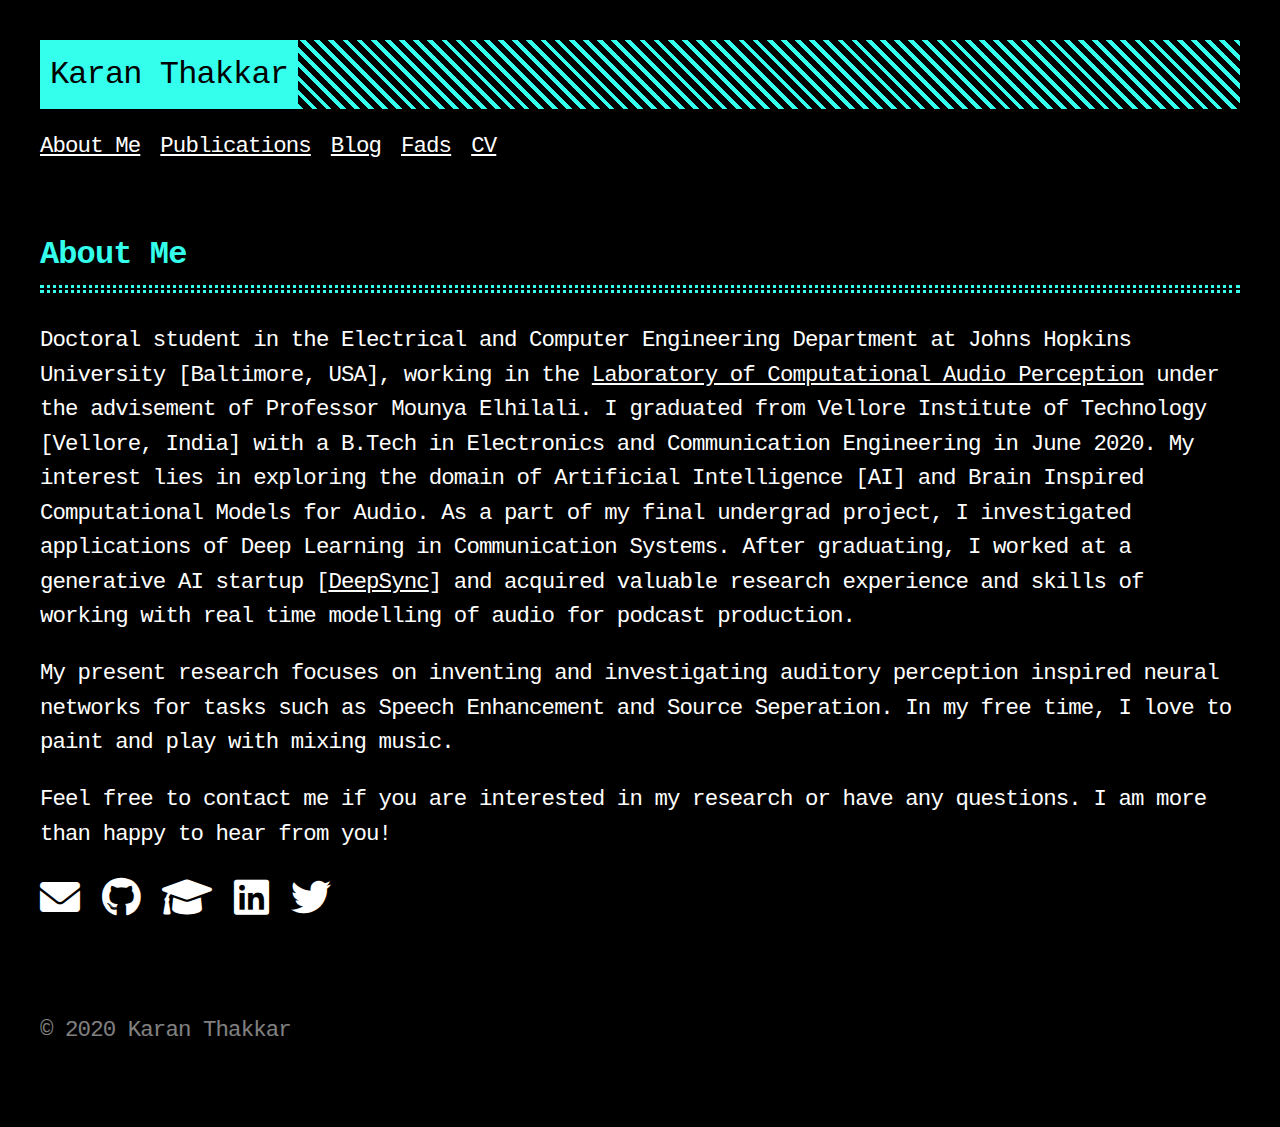
==== index.html @ e6679a31 "add links on main page" ====
<!DOCTYPE html>
<html lang="en">

<head>
    <meta charset="utf-8">
    <link rel="stylesheet" href="https://cdnjs.cloudflare.com/ajax/libs/font-awesome/6.0.0-beta3/css/all.min.css">
    <meta name="viewport" content="width=device-width, initial-scale=1.0, maximum-scale=1">
    <meta name="description" content="">
    <meta name="keywords" content="">
    <meta name="robots" content="noodp">
    <link rel="canonical" href="index.html">
    <title>About Me :: Karan Thakkar</title>

    <!-- Stylesheets -->
    <link rel="stylesheet" href="style.css">
    <link rel="stylesheet" href="pink.css">

    <!-- Favicons -->
    <link rel="apple-touch-icon-precomposed" sizes="144x144" href="./images/logo.jpg">
    <link rel="shortcut icon" href="./images/logo.jpg">

    <!-- Twitter Meta -->
    <meta name="twitter:card" content="summary">
    <meta name="twitter:title" content="About Me :: Karan Thakkar — ">
    <meta name="twitter:description" content="">
    <meta name="twitter:site" content="">
    <meta name="twitter:creator" content="">
    <meta name="twitter:image" content="">

    <!-- OG Meta -->
    <meta property="og:locale" content="en">
    <meta property="og:type" content="article">
    <meta property="og:title" content="About Me :: Karan Thakkar — ">
    <meta property="og:description" content="">
    <meta property="og:url" content="index.html">
    <meta property="og:site_name" content="About Me">
    <meta property="og:image" content="">
    <meta property="og:image:width" content="2048">
    <meta property="og:image:height" content="1024">
</head>

<body>
    <div class="container full">
        <header class="header">
            <div class="header__inner">
                <div class="header__logo">
                    <a href="">
                        <div class="logo">Karan Thakkar</div>
                    </a>
                </div>
                <div class="menu-trigger">menu</div>
            </div>

            <nav class="menu">
                <ul class="menu__inner menu__inner--desktop">
                    <li><a href="index.html">About Me</a></li>
                    <li><a href="publications.html">Publications</a></li>
                    <li><a href="blog.html">Blog</a></li> <!-- Added Blog page -->
                    <li><a href="exac.html">Fads</a></li>
                    <li><a href="./content/CV.pdf">CV</a></li>
                </ul>

                <ul class="menu__inner menu__inner--mobile">
                    <li><a href="index.html">About Me</a></li>
                    <li><a href="publications.html">Publications</a></li>
                    <li><a href="blog.html">Blog</a></li> <!-- Added Blog page -->
                    <li><a href="exac.html">Fads</a></li>
                    <li><a href="./content/CV.pdf">CV</a></li>
                </ul>
            </nav>
        </header>

        <div class="content">
            <div class="post">
                <h1 class="post-title">
                    <a href="index.html">About Me</a>
                </h1>
                <div class="post-content">
                    <p>Doctoral student in the Electrical and Computer Engineering Department at Johns Hopkins University [Baltimore, USA], working in the <a href="https://engineering.jhu.edu/lcap/">Laboratory of Computational Audio Perception</a> under the advisement of Professor Mounya Elhilali. I graduated from Vellore Institute of Technology [Vellore, India] with a B.Tech in Electronics and Communication Engineering in June 2020. My interest lies in exploring the domain of Artificial Intelligence [AI] and Brain Inspired Computational Models for Audio. As a part of my final undergrad project, I investigated applications of Deep Learning in Communication Systems. After graduating, I worked at a generative AI startup [<a href="https://deepsync.co/">DeepSync</a>] and acquired valuable research experience and skills of working with real time modelling of audio for podcast production.</p>
                    
                    <p>My present research focuses on inventing and investigating auditory perception inspired neural networks for tasks such as Speech Enhancement and Source Seperation. In my free time, I love to paint and play with mixing music.</p>
                    
                    <p>Feel free to contact me if you are interested in my research or have any questions. I am more than happy to hear from you!</p>
                    
                </div>
                <!-- New social media symbol links -->
                <div class="social-media-links">
                    <a href="mailto:kthakka2@jhu.edu" class="social-link"><i class="fas fa-envelope"></i></a>
                    <a href="https://github.com/carankt" class="social-link" target="_blank" rel="noopener noreferrer"><i class="fab fa-github"></i></a>
                    <a href="https://scholar.google.com/citations?user=n72wEIkAAAAJ&hl=en" class="social-link" target="_blank" rel="noopener noreferrer"><i class="fas fa-graduation-cap"></i></a>
                    <a href="https://www.linkedin.com/in/thakkar-karan/" class="social-link" target="_blank" rel="noopener noreferrer"><i class="fab fa-linkedin"></i></a>
                    <a href="https://twitter.com/carankt" class="social-link" target="_blank" rel="noopener noreferrer"><i class="fab fa-twitter"></i></a>
                </div>
            </div>
        </div>

        <footer class="footer">
            <div class="footer__inner">
                <span>© 2020 Karan Thakkar</span>
            </div>
        </footer>

        <!-- JavaScript files -->
        <script src="./content/main.js"></script>
        <script src="./content/prism.js"></script>
    </div>
</body>

</html>
---- style.css ----
:root{--accent:#ffa86a;--background:rgb(34, 33, 41);--background:rgb(34, 33, 41);--color:#fff;--border-color:hsla(0,0%,100%,0.1);--phoneWidth:(max-width:684px);--tabletWidth:(max-width:900px)}@font-face{font-family:Fira Code;font-style:normal;font-weight:400;src:url(62da0ac51db1e4a3a4d57b9154a344fc.woff) format("woff")}@font-face{font-family:Fira Code;font-style:normal;font-weight:800;src:url(2bf08001f42c34e30e1de9d2eb81aead.woff) format("woff")}.button-container{display:table;margin-left:auto;margin-right:auto}.button,a.button,button{position:relative;display:flex;align-items:center;justify-content:center;padding:8px 18px;margin-bottom:5px;text-decoration:none;text-align:center;border-radius:8px;border:1px solid transparent;-webkit-appearance:none;-moz-appearance:none;appearance:none;cursor:pointer;outline:none}.button.outline,a.button.outline,button.outline{background:transparent;box-shadow:none;padding:8px 18px}.button.outline :hover,a.button.outline :hover,button.outline :hover{-webkit-transform:none;transform:none;box-shadow:none}.button.primary,a.button.primary,button.primary{box-shadow:0 4px 6px rgba(50,50,93,.11),0 1px 3px rgba(0,0,0,.08)}.button.primary:hover,a.button.primary:hover,button.primary:hover{box-shadow:0 2px 6px rgba(50,50,93,.21),0 1px 3px rgba(0,0,0,.08)}.button.link,a.button.link,button.link{background:none;font-size:1rem}.button.small,a.button.small,button.small{font-size:.8rem}.button.wide,a.button.wide,button.wide{min-width:200px;padding:14px 24px}a.read-more,a.read-more:active,a.read-more:hover{display:inline-flex;background:none;box-shadow:none;padding:0;margin:20px 0;max-width:100%}.code-toolbar{margin-bottom:20px}.code-toolbar .toolbar-item a{position:relative;display:inline-flex;align-items:center;justify-content:center;padding:3px 8px;margin-bottom:5px;text-decoration:none;text-align:center;font-size:13px;font-weight:500;border-radius:8px;border:1px solid transparent;-webkit-appearance:none;-moz-appearance:none;appearance:none;cursor:pointer;outline:none}.header{display:flex;flex-direction:column;position:relative}.header__inner{display:flex;align-items:center;justify-content:space-between}.header__logo{display:flex;flex:1}.header__logo:after{content:"";background:repeating-linear-gradient(90deg,#ffa86a,#ffa86a 2px,transparent 0,transparent 10px);background:repeating-linear-gradient(90deg,var(--accent),var(--accent) 2px,transparent 0,transparent 10px);display:block;width:100%;right:10px}.header__logo a{flex:0 0 auto;max-width:100%;text-decoration:none}.header .menu{--shadow-color:rgba(34, 33, 41, 0.8);--shadow-color:rgba(34, 33, 41, 0.8);--shadow:0 10px var(--shadow-color),-10px 10px var(--shadow-color),10px 10px var(--shadow-color);margin:20px 0}@media (max-width:683px){.header .menu{position:absolute;background:rgb(34, 33, 41);background:var(--background);box-shadow:var(--shadow);color:#fff;border:2px solid;margin:0;padding:10px;list-style:none;z-index:99;top:50px;right:0}}.header .menu__inner{display:flex;flex-wrap:wrap;list-style:none;margin:0;padding:0}@media (max-width:683px){.header .menu__inner--desktop{display:none}}.header .menu__inner--mobile{display:none}@media (max-width:683px){.header .menu__inner--mobile{display:block}}.header .menu__inner li:not(:last-of-type){margin-right:20px;margin-bottom:10px;flex:0 0 auto}@media (max-width:683px){.header .menu__inner{flex-direction:column;align-items:flex-start;padding:0}.header .menu__inner li{margin:0;padding:5px}}.header .menu__sub-inner{position:relative;list-style:none;padding:0;margin:0}.header .menu__sub-inner:not(:only-child){margin-left:20px}.header .menu__sub-inner-more{position:absolute;background:rgb(34, 33, 41);background:var(--background);box-shadow:var(--shadow);color:#fff;border:2px solid;margin:0;padding:10px;list-style:none;z-index:99;top:35px;left:0}.header .menu__sub-inner-more-trigger{color:#ffa86a;color:var(--accent);-webkit-user-select:none;-moz-user-select:none;-ms-user-select:none;user-select:none;cursor:pointer}.header .menu__sub-inner-more li{margin:0;padding:5px;white-space:nowrap}.header .menu .spacer{flex-grow:1}.header .menu .language-selector{position:relative;list-style:none;margin:0}.header .menu .language-selector-current{list-style-type:none;display:flex;flex-direction:row;color:#ffa86a;color:var(--accent);cursor:pointer;margin:0}.header .menu .language-selector__more{position:absolute;background:rgb(34, 33, 41);background:var(--background);box-shadow:var(--shadow);color:#fff;border:2px solid;margin:0;padding:10px;list-style:none;z-index:99;top:35px;right:0}.header .menu-trigger{color:#ffa86a;color:var(--accent);border:2px solid;margin-left:10px;height:100%;padding:3px 8px;position:relative}.logo{display:flex;align-items:center;text-decoration:none;background:#ffa86a;background:var(--accent);color:#000;padding:5px 10px}html{box-sizing:border-box}*,:after,:before{box-sizing:inherit}body{margin:0;padding:0;font-family:Fira Code,Monaco,Consolas,Ubuntu Mono,monospace;font-size:1rem;line-height:1.54;letter-spacing:-.02em;background-color:rgb(34, 33, 41);background-color:rgb(34, 33, 41);color:#fff;color:var(--color);text-rendering:optimizeLegibility;-webkit-font-smoothing:antialiased;-webkit-font-feature-settings:"liga","tnum","case","calt","zero","ss01","locl","calt";font-feature-settings:"liga","tnum","case","calt","zero","ss01","locl","calt";-webkit-font-variant-ligatures:contextual;font-variant-ligatures:contextual;-webkit-overflow-scrolling:touch;-webkit-text-size-adjust:100%}@media (max-width:683px){body{font-size:1rem}}h1,h2,h3,h4,h5,h6{line-height:1.3}h1:not(first-child),h2:not(first-child),h3:not(first-child),h4:not(first-child),h5:not(first-child),h6:not(first-child){margin-top:40px}h1,h2,h3{font-size:1.4rem}h4,h5,h6{font-size:1.2rem}a{color:inherit}img{display:block;max-width:100%}img.center,img.left{margin-right:auto}img.center,img.right{margin-left:auto}p{margin-bottom:20px}figure{display:table;max-width:100%;margin:25px 0}figure.center,figure.left{margin-right:auto}figure.center,figure.right{margin-left:auto}figure figcaption{font-size:14px;padding:5px 10px;margin-top:5px;background:#ffa86a;background:var(--accent);color:rgb(34, 33, 41);color:var(--background)}figure figcaption.left{text-align:left}figure figcaption.center{text-align:center}figure figcaption.right{text-align:right}code{font-family:Fira Code,Monaco,Consolas,Ubuntu Mono,monospace;-webkit-font-feature-settings:normal;font-feature-settings:normal;background:rgba(255, 168, 106, 0.2);background:rgba(255, 168, 106, 0.2);color:#ffa86a;color:var(--accent);padding:1px 6px;margin:0 2px}code,pre{font-size:.95rem}pre{background:transparent;padding:20px 10px;margin:40px 0;overflow:auto;border-top:1px solid hsla(0,0%,100%,.1);border-bottom:1px solid hsla(0,0%,100%,.1)}pre+pre{border-top:0;margin-top:-40px}@media (max-width:683px){pre{white-space:pre-wrap;word-wrap:break-word}}pre code{background:none!important;margin:0;padding:0;font-size:inherit;border:none}blockquote{border-top:1px solid #ffa86a;border-top:1px solid var(--accent);border-bottom:1px solid #ffa86a;border-bottom:1px solid var(--accent);margin:40px 0;padding:25px}@media (max-width:683px){blockquote{padding-right:0}}blockquote:before{content:"\201D";font-family:Georgia,serif;font-size:3.875rem;position:absolute;left:-40px;top:-20px}blockquote p:first-of-type{margin-top:0}blockquote p:last-of-type{margin-bottom:0}blockquote p{position:relative}blockquote p:before{content:">";display:block;position:absolute;left:-25px;color:#ffa86a;color:var(--accent)}table{table-layout:fixed;border-collapse:collapse;width:100%;margin:40px 0}table,td,th{border:1px dashed #ffa86a;border:1px dashed var(--accent);padding:10px}th{color:#ffa86a;color:var(--accent)}ol,ul{margin-left:30px;padding:0}ol li,ul li{position:relative}@media (max-width:683px){ol,ul{margin-left:20px}}ol ol,ol ul,ul ol,ul ul{margin-top:20px}ol ol{list-style-type:lower-alpha}.container{display:flex;flex-direction:column;padding:40px;max-width:864px;min-height:100vh;border-right:1px solid hsla(0,0%,100%,.1)}.container.center,.container.full{border:none;margin:0 auto}.container.full{max-width:100%}@media (max-width:683px){.container{padding:20px}}.content{display:flex}hr{width:100%;border:none;background:hsla(0,0%,100%,.1);background:var(--border-color);height:1px}.hidden{display:none}.post{width:100%;text-align:left;margin:20px auto;padding:20px 0}@media (max-width:899px){.post{max-width:660px}}.post:not(:last-of-type){border-bottom:1px solid hsla(0,0%,100%,.1);border-bottom:1px solid var(--border-color)}.post-meta{font-size:1rem;margin-bottom:10px;color:rgba(255, 168, 106, 0.7);color:rgba(255, 168, 106, 0.7)}.post-title{--border:3px dotted #ffa86a;--border:3px dotted var(--accent);position:relative;color:#ffa86a;color:var(--accent);margin:0 0 15px;padding-bottom:15px;border-bottom:var(--border)}.post-title:after{content:"";position:absolute;bottom:2px;display:block;width:100%;border-bottom:var(--border)}.post-title a{text-decoration:none}.post-tags{display:block;margin-bottom:20px;font-size:1rem;opacity:.5}.post-tags a{text-decoration:none}.post-content{margin-top:30px}.post-cover{border:20px solid #ffa86a;border:20px solid var(--accent);background:transparent;margin:40px 0;padding:20px}@media (max-width:683px){.post-cover{padding:10px;border-width:10px}}.post ul{list-style:none}.post ul li:before{content:"\25BA";position:absolute;left:-20px;color:#ffa86a;color:var(--accent)}.post--regulation h1,.post--regulation h2{justify-content:center}.post--regulation h2{margin-bottom:10px}.post--regulation h2+h2{margin-top:-10px;margin-bottom:20px}.pagination{margin-top:50px}.pagination__title{display:flex;text-align:center;position:relative;margin:100px 0 20px}.pagination__title-h{text-align:center;margin:0 auto;padding:5px 10px;background:rgb(34, 33, 41);background:rgb(34, 33, 41);font-size:.8rem;text-transform:uppercase;text-decoration:none;letter-spacing:.1em;z-index:1}.pagination__title hr{position:absolute;left:0;right:0;width:100%;margin-top:15px;z-index:0}.pagination__buttons{display:flex;align-items:center;justify-content:center}.pagination__buttons a{text-decoration:none}.button{position:relative;display:inline-flex;flex:1;align-items:center;justify-content:center;font-size:1rem;border-radius:8px;padding:0;cursor:pointer;-webkit-appearance:none;-moz-appearance:none;appearance:none;overflow:hidden}.button+.button{margin-left:10px}.button a{display:flex;padding:8px 16px;text-decoration:none}.button__text,.button a{text-overflow:ellipsis;white-space:nowrap;overflow:hidden}.button.next .button__icon{margin-left:8px}.button.previous .button__icon{margin-right:8px}.footer{padding:40px 0;flex-grow:0;opacity:.5}.footer__inner{display:flex;align-items:center;justify-content:space-between;margin:0;width:760px;max-width:100%}@media (max-width:899px){.footer__inner{flex-direction:column}}.footer a{color:inherit}.footer .copyright{display:flex;flex-direction:row;align-items:center;font-size:1rem;color:var(--light-color-secondary)}.footer .copyright--user{margin:auto;text-align:center}.footer .copyright>:first-child:not(:only-child){margin-right:10px}@media (max-width:899px){.footer .copyright>:first-child:not(:only-child){border:none;padding:0;margin:0}}@media (max-width:899px){.footer .copyright{flex-direction:column;margin-top:10px}}code[class*=language-],pre[class*=language-]{background:none;font-family:inherit,monospace;text-align:left;white-space:pre;word-spacing:normal;word-break:normal;word-wrap:normal;line-height:1.5;-moz-tab-size:2;-o-tab-size:2;tab-size:2;-webkit-hyphens:none;-ms-hyphens:none;hyphens:none}pre[class*=language-]{margin:0;overflow:auto}:not(pre)>code[class*=language-],pre[class*=language-]{border-radius:8px}:not(pre)>code[class*=language-]{padding:.1em;border-radius:.3em;white-space:normal}.token.bold,.token.important{font-weight:700}.token.italic{font-style:italic}.token.entity{cursor:help}pre[class*=language-].line-numbers{position:relative;padding-left:3.8em;counter-reset:linenumber}pre[class*=language-].line-numbers>code{position:relative;white-space:inherit}.line-numbers .line-numbers-rows{position:absolute;pointer-events:none;top:0;font-size:100%;left:-3.8em;width:3em;letter-spacing:-1px;border-right:1px solid #999;-webkit-user-select:none;-moz-user-select:none;-ms-user-select:none;user-select:none}.line-numbers-rows>span{pointer-events:none;display:block;counter-increment:linenumber}.line-numbers-rows>span:before{content:counter(linenumber);color:#999;display:block;padding-right:.8em;text-align:right}.code-toolbar{position:relative;margin:40px 0;padding:20px 0;border-top:1px solid hsla(0,0%,100%,.1);border-bottom:1px solid hsla(0,0%,100%,.1)}.code-toolbar+.code-toolbar{border-top:0;margin-top:-40px}.code-toolbar+.highlight,.code-toolbar+.highlight .code-toolbar{border-top:0}.code-toolbar code,.code-toolbar pre{border:none}.code-toolbar code{color:inherit}div.code-toolbar>.toolbar{position:absolute;top:.3em;right:.2em;transition:opacity .3s ease-in-out;opacity:0}div.code-toolbar:hover>.toolbar{opacity:1}div.code-toolbar>.toolbar .toolbar-item{display:inline-block}div.code-toolbar>.toolbar a{cursor:pointer}div.code-toolbar>.toolbar button{background:none;border:0;color:inherit;font:inherit;line-height:normal;overflow:visible;padding:0;-webkit-user-select:none;-moz-user-select:none;-ms-user-select:none}div.code-toolbar>.toolbar a,div.code-toolbar>.toolbar button,div.code-toolbar>.toolbar span{color:#bbb;font-size:.8em;padding:0 .5em;background:#f5f2f0;background:hsla(0,0%,87.8%,.2);box-shadow:0 2px 0 0 rgba(0,0,0,.2);border-radius:.5em}div.code-toolbar>.toolbar a:focus,div.code-toolbar>.toolbar a:hover,div.code-toolbar>.toolbar button:focus,div.code-toolbar>.toolbar button:hover,div.code-toolbar>.toolbar span:focus,div.code-toolbar>.toolbar span:hover{color:inherit;text-decoration:none}.command-line-prompt{border-right:1px solid #999;display:block;float:left;font-size:100%;letter-spacing:-1px;margin-right:1em;pointer-events:none;-webkit-user-select:none;-moz-user-select:none;-ms-user-select:none;user-select:none}.command-line-prompt>span:before{color:#999;content:" ";display:block;padding-right:.8em}.command-line-prompt>span[data-user]:before{content:"[" attr(data-user) "@" attr(data-host) "] $"}.command-line-prompt>span[data-user=root]:before{content:"[" attr(data-user) "@" attr(data-host) "] #"}.command-line-prompt>span[data-prompt]:before{content:attr(data-prompt)}.language-css .token.string,.language-scss .token.string,.style .token.string,.token.atrule,.token.attr-value,.token.boolean,.token.control,.token.directive,.token.entity,.token.keyword,.token.number,.token.regex,.token.statement,.token.string,.token.url,code.language-css,code.language-scss{color:#ffa86a;color:var(--accent)}.token.atrule-id,.token.attr-name,.token.operator,.token.placeholder,.token.tag-id,.token.unit,.token.variable{color:rgba(255, 168, 106, 0.7);color:rgba(255, 168, 106, 0.7)}.token.function,.token.property,code.language-html,code.language-javascript{color:rgb(163, 155, 148);color:rgb(163, 155, 148)}.token.punctuation,.token.selector,.token.tag{color:#fff}.token.cdata,.token.comment,.token.doctype,.token.prolog{color:hsla(0,0%,100%,.3)}.token.namespace{opacity:.7}pre[data-line]{position:relative;padding:1em 0 1em 3em}.line-highlight{position:absolute;left:0;right:0;padding:inherit 0;margin-top:1em;background:hsla(24,20%,50%,.08);background:linear-gradient(90deg,hsla(24,20%,50%,.1) 70%,hsla(24,20%,50%,0));pointer-events:none;line-height:inherit;white-space:pre}.line-highlight:before,.line-highlight[data-end]:after{content:attr(data-start);position:absolute;top:.4em;left:.6em;min-width:1em;padding:0 .5em;background-color:hsla(24,20%,50%,.4);color:#f5f2f0;font:700 65%/1.5 sans-serif;text-align:center;vertical-align:.3em;border-radius:999px;text-shadow:none;box-shadow:0 1px #fff}.line-highlight[data-end]:after{content:attr(data-end);top:auto;bottom:.4em}.line-numbers .line-highlight:after,.line-numbers .line-highlight:before{content:none}
---- pink.css ----
html{
	box-sizing:border-box
}
*,:after,:before{
	box-sizing:inherit
}
body{
	margin:0;
	padding:0;
	font-family:Fira Code,Monaco,Consolas,Ubuntu Mono,monospace;
	font-size:1.4rem;
	line-height:1.54;
	letter-spacing:-.04em;
	background-color:rgb(0,0,0);
	background-color:rgb(0,0,0);
	color:#fff;
	color:var(--color);
	text-rendering:optimizeLegibility;
	-webkit-font-smoothing:antialiased;
	-webkit-font-feature-settings:"liga","tnum","case","calt","zero","ss01","locl","calt";
	font-feature-settings:"liga","tnum","case","calt","zero","ss01","locl","calt";
	-webkit-font-variant-ligatures:contextual;
	font-variant-ligatures:contextual;
	-webkit-overflow-scrolling:touch;
	-webkit-text-size-adjust:100%
}
@media (max-width:683px){
	body{
		font-size:1rem
}
}
h1,h2,h3,h4,h5,h6{
	line-height:1.3
}
h1:not(first-child),h2:not(first-child),h3:not(first-child),h4:not(first-child),h5:not(first-child),h6:not(first-child){
	margin-top:40px
}
h1,h2,h3{
	font-size:2rem
}
h4,h5,h6{
	font-size:1.2rem
}
a{
	color:inherit
}
img{
	display:block;
	max-width:100%
}
img.center,img.left{
	margin-right:auto
}
img.center,img.right{
	margin-left:auto
}
p{
	margin-bottom:20px
}
figure{
	display:table;
	max-width:100%;
	margin:25px 0
}
figure.center,figure.left{
	margin-right:auto
}
figure.center,figure.right{
	margin-left:auto
}
figure figcaption{
	font-size:14px;
	padding:5px 10px;
	margin-top:5px;
	background:#ff9933;
	background:var(--accent);
	color:rgb(33, 32, 44);
	color:var(--background)
}
figure figcaption.left{
	text-align:left
}
figure figcaption.center{
	text-align:center
}
figure figcaption.right{
	text-align:right
}
code{
	font-family:Fira Code,Monaco,Consolas,Ubuntu Mono,monospace;
	-webkit-font-feature-settings:normal;
	font-feature-settings:normal;
	background:rgba(238, 114, 241, 0.2);
	background:rgba(238, 114, 241, 0.2);
	color:#ff9933;
	color:var(--accent);
	padding:1px 6px;
	margin:0 2px
}
code,pre{
	font-size:.95rem
}
pre{
	background:transparent;
	padding:20px 10px;
	margin:40px 0;
	overflow:auto;
	border-top:1px solid hsla(0,0%,100%,.1);
	border-bottom:1px solid hsla(0,0%,100%,.1)
}
pre+pre{
	border-top:0;
	margin-top:-40px
}
@media (max-width:683px){
	pre{
		white-space:pre-wrap;
		word-wrap:break-word
}
}
pre code{
	background:none!important;
	margin:0;
	padding:0;
	font-size:inherit;
	border:none
}
blockquote{
	border-top:1px solid #ff9933;
	border-top:1px solid var(--accent);
	border-bottom:1px solid #ff9933;
	border-bottom:1px solid var(--accent);
	margin:40px 0;
	padding:25px
}
@media (max-width:683px){
	blockquote{
		padding-right:0
}
}
blockquote:before{
	content:"\201D";
	font-family:Georgia,serif;
	font-size:3.875rem;
	position:absolute;
	left:-40px;
	top:-20px
}
blockquote p:first-of-type{
	margin-top:0
}
blockquote p:last-of-type{
	margin-bottom:0
}
blockquote p{
	position:relative
}
blockquote p:before{
	content:">";
	display:block;
	position:absolute;
	left:-25px;
	color:#ff9933;
	color:var(--accent)
}
table{
	table-layout:fixed;
	border-collapse:collapse;
	width:100%;
	margin:40px 0
}
table,td,th{
	border:1px dashed #ff9933;
	border:1px dashed var(--accent);
	padding:10px
}
th{
	color:#ff9933;
	color:var(--accent)
}
ol,ul{
	margin-left:30px;
	padding:0
}
ol li,ul li{
	position:relative
}
@media (max-width:683px){
	ol,ul{
		margin-left:20px
}
}
ol ol,ol ul,ul ol,ul ul{
	margin-top:20px
}
ol ol{
	list-style-type:lower-alpha
}
.container{
	display:flex;
	flex-direction:column;
	padding:40px;
	max-width:864px;
	min-height:100vh;
	border-right:1px solid hsla(0,0%,100%,.1)
}
.container.center,.container.full{
	border:none;
	margin:0 auto
}
.container.full{
	max-width:100%
}
@media (max-width:683px){
	.container{
		padding:20px
}
}
.content{
	display:flex
}
hr{
	width:100%;
	border:none;
	background:hsla(0,0%,100%,.1);
	background:var(--border-color);
	height:1px
}
.hidden{
	display:none
}
.header{
	display:flex;
	flex-direction:column;
	position:relative
}
.header__inner{
	display:flex;
	align-items:center;
	justify-content:space-between
}
.header__logo{
	display:flex;
	flex:1
}
.header__logo:after{
	content:"";
	background:repeating-linear-gradient(45deg,#ff9933,#ff9933 4px,transparent 0,transparent 10px);
	background:repeating-linear-gradient(45deg,var(--accent),var(--accent) 4px,transparent 0,transparent 10px);
	display:block;
	width:100%;
	right:10px
}
.header__logo a{
	flex:0 0 auto;
	max-width:100%;
	text-decoration:none
}
.header .menu{
	--shadow-color:rgba(33, 32, 44, 0.8);
	--shadow-color:rgba(33, 32, 44, 0.8);
	--shadow:0 10px var(--shadow-color),-10px 10px var(--shadow-color),10px 10px var(--shadow-color);
	margin:20px 0
}
@media (max-width:683px){
	.header .menu{
		position:absolute;
		background:rgb(33, 32, 44);
		background:var(--background);
		box-shadow:var(--shadow);
		color:#fff;
		border:2px solid;
		margin:0;
		padding:10px;
		list-style:none;
		z-index:99;
		top:50px;
		right:0
}
}
.header .menu__inner{
	display:flex;
	flex-wrap:wrap;
	list-style:none;
	margin:0;
	padding:0
}
@media (max-width:683px){
	.header .menu__inner--desktop{
		display:none
}
}
.header .menu__inner--mobile{
	display:none
}
@media (max-width:683px){
	.header .menu__inner--mobile{
		display:block
}
}
.header .menu__inner li:not(:last-of-type){
	margin-right:20px;
	margin-bottom:10px;
	flex:0 0 auto
}
@media (max-width:683px){
	.header .menu__inner{
		flex-direction:column;
		align-items:flex-start;
		padding:0
}
	.header .menu__inner li{
		margin:0;
		padding:5px
}
}
.header .menu__sub-inner{
	position:relative;
	list-style:none;
	padding:0;
	margin:0
}
.header .menu__sub-inner:not(:only-child){
	margin-left:20px
}
.header .menu__sub-inner-more{
	position:absolute;
	background:rgb(33, 32, 44);
	background:var(--background);
	box-shadow:var(--shadow);
	color:#fff;
	border:2px solid;
	margin:0;
	padding:10px;
	list-style:none;
	z-index:99;
	top:35px;
	left:0
}
.header .menu__sub-inner-more-trigger{
	color:#ff9933;
	color:var(--accent);
	-webkit-user-select:none;
	-moz-user-select:none;
	-ms-user-select:none;
	user-select:none;
	cursor:pointer
}
.header .menu__sub-inner-more li{
	margin:0;
	padding:5px;
	white-space:nowrap
}
.header .menu .spacer{
	flex-grow:1
}
.header .menu .language-selector{
	position:relative;
	list-style:none;
	margin:0
}
.header .menu .language-selector-current{
	list-style-type:none;
	display:flex;
	flex-direction:row;
	color:#ff9933;
	color:var(--accent);
	cursor:pointer;
	margin:0
}
.header .menu .language-selector__more{
	position:absolute;
	background:rgb(33, 32, 44);
	background:var(--background);
	box-shadow:var(--shadow);
	color:#fff;
	border:2px solid;
	margin:0;
	padding:10px;
	list-style:none;
	z-index:99;
	top:35px;
	right:0
}
.header .menu-trigger{
	color:#ff9933;
	color:var(--accent);
	border:2px solid;
	margin-left:10px;
	height:100%;
	padding:3px 8px;
	position:relative
}
.logo{
	display:flex;
	align-items:center;
	text-decoration:none;
	background:#ff9933;
	background:var(--accent);
	color:#000;
	padding:10px 10px;
	font-size:2rem
}
.pagination{
	margin-top:50px
}
.pagination__title{
	display:flex;
	text-align:center;
	position:relative;
	margin:100px 0 20px
}
.pagination__title-h{
	text-align:center;
	margin:0 auto;
	padding:5px 10px;
	background:rgb(0,0,0);
	background:rgb(0,0,0);
	font-size:.1rem;
	text-transform:uppercase;
	text-decoration:none;
	letter-spacing:.1em;
	z-index:1
}
.pagination__title hr{
	position:absolute;
	left:0;
	right:0;
	width:100%;
	margin-top:15px;
	z-index:0
}
.pagination__buttons{
	display:flex;
	align-items:center;
	justify-content:center
}
.pagination__buttons a{
	text-decoration:none
}
.button{
	position:relative;
	display:inline-flex;
	flex:1;
	align-items:center;
	justify-content:center;
	font-size:1rem;
	border-radius:8px;
	padding:0;
	cursor:pointer;
	-webkit-appearance:none;
	-moz-appearance:none;
	appearance:none;
	overflow:hidden
}
.button+.button{
	margin-left:10px
}
.button a{
	display:flex;
	padding:8px 16px;
	text-decoration:none
}
.button__text,.button a{
	text-overflow:ellipsis;
	white-space:nowrap;
	overflow:hidden
}
.button.next .button__icon{
	margin-left:8px
}
.button.previous .button__icon{
	margin-right:8px
}
.post{
	width:100%;
	text-align:left;
	margin:20px auto;
	padding:20px 0
}
@media (max-width:899px){
	.post{
		max-width:660px
}
}
.post:not(:last-of-type){
	border-bottom:1px solid hsla(0,0%,100%,.1);
	border-bottom:1px solid var(--border-color)
}
.post-meta{
	font-size:1rem;
	margin-bottom:10px;
	color:rgba(255, 153, 51, 0.7);
	color:rgba(255, 153, 51, 0.7)
}
.post-title{
	--border:3px dotted #ff9933;
	--border:3px dotted var(--accent);
	position:relative;
	color:#ff9933;
	color:var(--accent);
	margin:0 0 25px;
	padding-bottom:15px;
	border-bottom:var(--border)
}
.post-title:after{
	content:"";
	position:absolute;
	bottom:2px;
	display:block;
	width:100%;
	border-bottom:var(--border)
}
.post-title a{
	text-decoration:none
}
.post-tags{
	display:block;
	margin-bottom:20px;
	font-size:1rem;
	opacity:.5
}
.post-tags a{
	text-decoration:none
}
.post-content{
	margin-top:30px
}
.post-cover{
	border:20px solid #ff9933;
	border:20px solid var(--accent);
	background:transparent;
	margin:40px 0;
	padding:20px
}
@media (max-width:683px){
	.post-cover{
		padding:10px;
		border-width:10px
}
}
.post ul{
	list-style:none
}
.post ul li:before{
	content:"\25BA";
	position:absolute;
	left:-20px;
	color:#ff9933;
	color:var(--accent)
}
.post--regulation h1,.post--regulation h2{
	justify-content:center
}
.post--regulation h2{
	margin-bottom:10px
}
.post--regulation h2+h2{
	margin-top:-10px;
	margin-bottom:20px
}
.language-css .token.string,.language-scss .token.string,.style .token.string,.token.atrule,.token.attr-value,.token.boolean,.token.control,.token.directive,.token.entity,.token.keyword,.token.number,.token.regex,.token.statement,.token.string,.token.url,code.language-css,code.language-scss{
	color:#ff9933;
	color:var(--accent)
}
.token.atrule-id,.token.attr-name,.token.operator,.token.placeholder,.token.tag-id,.token.unit,.token.variable{
	color:rgba(238, 114, 241, 0.7);
	color:rgba(238, 114, 241, 0.7)
}
.token.function,.token.property,code.language-html,code.language-javascript{
	color:rgb(162, 149, 162);
	color:rgb(162, 149, 162)
}
.token.punctuation,.token.selector,.token.tag{
	color:#fff
}
.token.cdata,.token.comment,.token.doctype,.token.prolog{
	color:hsla(0,0%,100%,.3)
}
.token.namespace{
	opacity:.7
}
pre[data-line]{
	position:relative;
	padding:1em 0 1em 3em
}
.line-highlight{
	position:absolute;
	left:0;
	right:0;
	padding:inherit 0;
	margin-top:1em;
	background:hsla(24,20%,50%,.08);
	background:linear-gradient(90deg,hsla(24,20%,50%,.1) 70%,hsla(24,20%,50%,0));
	pointer-events:none;
	line-height:inherit;
	white-space:pre
}
.line-highlight:before,.line-highlight[data-end]:after{
	content:attr(data-start);
	position:absolute;
	top:.4em;
	left:.6em;
	min-width:1em;
	padding:0 .5em;
	background-color:hsla(24,20%,50%,.4);
	color:#f5f2f0;
	font:700 65%/1.5 sans-serif;
	text-align:center;
	vertical-align:.3em;
	border-radius:999px;
	text-shadow:none;
	box-shadow:0 1px #fff
}
.line-highlight[data-end]:after{
	content:attr(data-end);
	top:auto;
	bottom:.4em
}
.line-numbers .line-highlight:after,.line-numbers .line-highlight:before{
	content:none
}
:root {
    --accent: #ffa86a;
    --phoneWidth: (max-width:684px);
    --tabletWidth: (max-width:900px);
    --accent: #33ffec;
    --background: rgb(33, 32, 44);
    --background: rgb(33, 32, 44);
    --color: #fff;
    --border-color: hsla(0,0%,100%,0.1);
}

.social-media-links {
    margin-top: 10px; /* Adjust the margin as needed */
}

.social-media-links .social-link {
    margin-right: 10px; /* Space between icons */
    font-size: 40px; /* Size of the icons */
    vertical-align: middle; /* Align icons if needed */
}
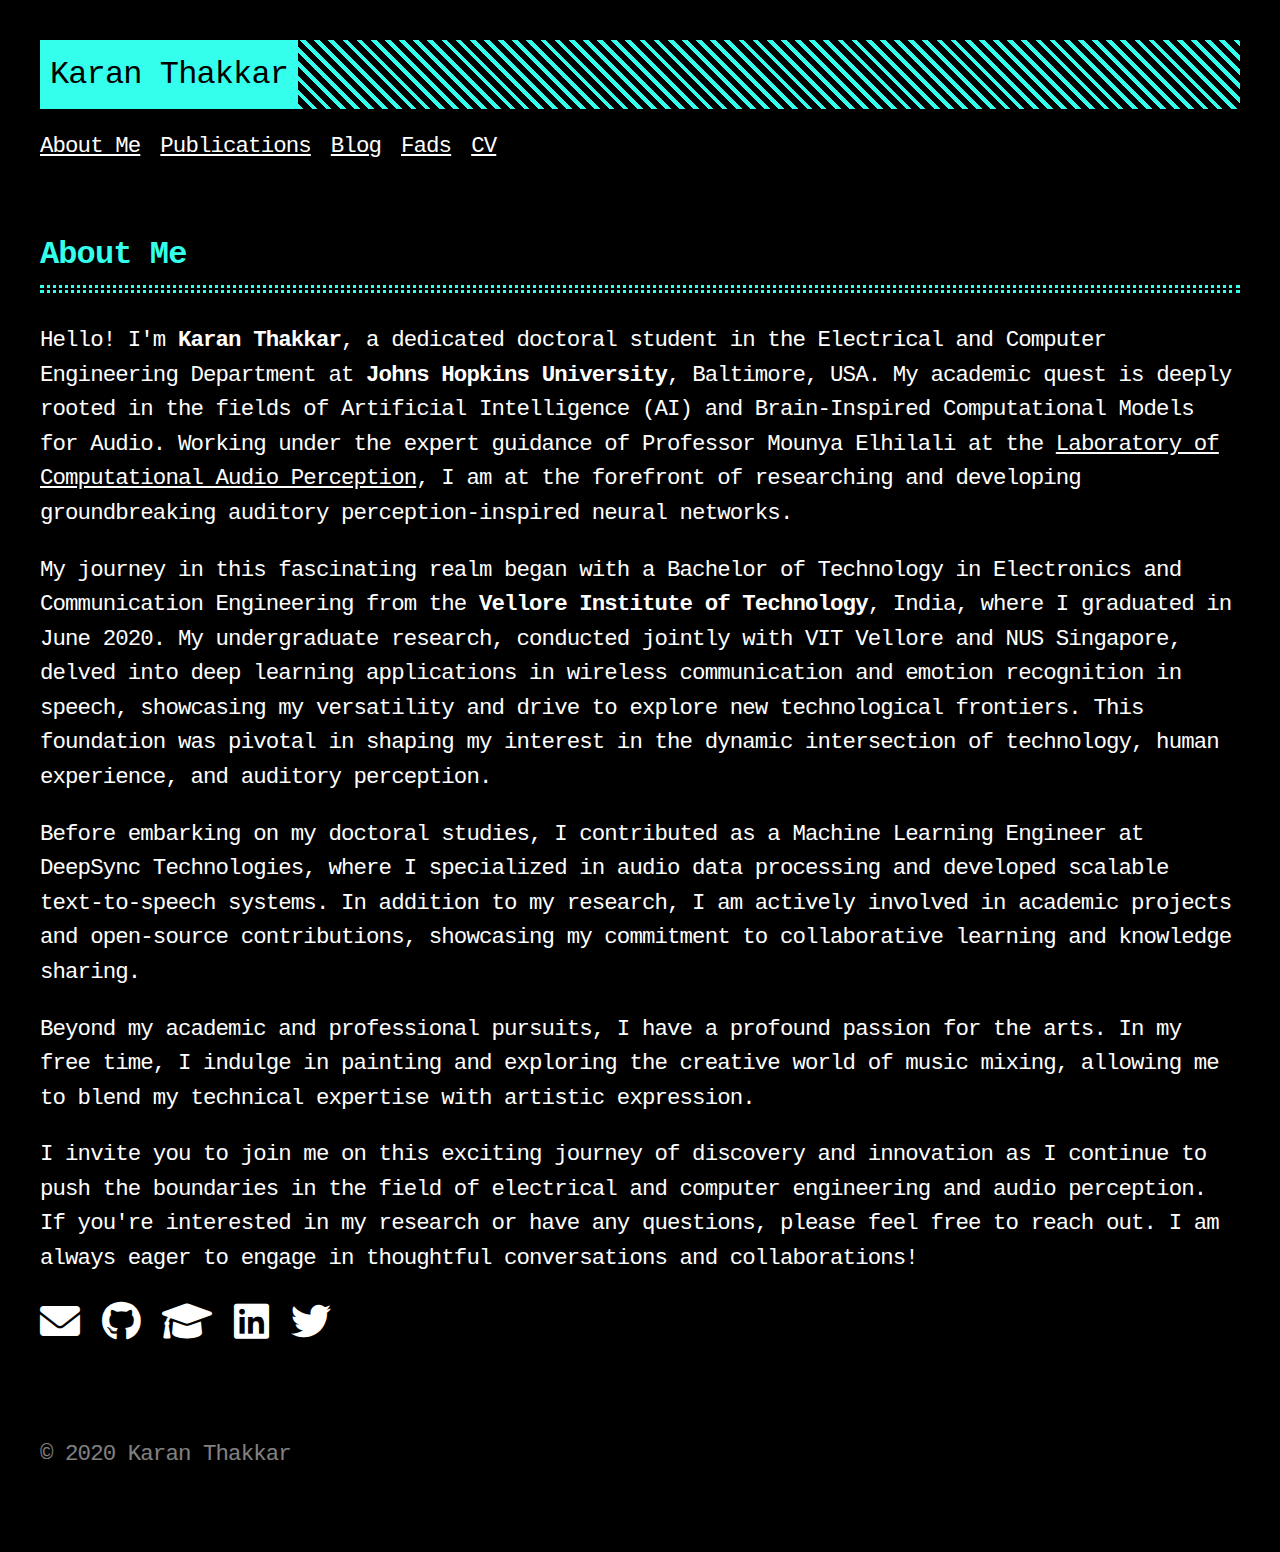
==== commit c68ca586: "update 2023" ====
--- a/index.html
+++ b/index.html
@@ -76,11 +76,16 @@
                     <a href="index.html">About Me</a>
                 </h1>
                 <div class="post-content">
-                    <p>Doctoral student in the Electrical and Computer Engineering Department at Johns Hopkins University [Baltimore, USA], working in the <a href="https://engineering.jhu.edu/lcap/">Laboratory of Computational Audio Perception</a> under the advisement of Professor Mounya Elhilali. I graduated from Vellore Institute of Technology [Vellore, India] with a B.Tech in Electronics and Communication Engineering in June 2020. My interest lies in exploring the domain of Artificial Intelligence [AI] and Brain Inspired Computational Models for Audio. As a part of my final undergrad project, I investigated applications of Deep Learning in Communication Systems. After graduating, I worked at a generative AI startup [<a href="https://deepsync.co/">DeepSync</a>] and acquired valuable research experience and skills of working with real time modelling of audio for podcast production.</p>
-                    
-                    <p>My present research focuses on inventing and investigating auditory perception inspired neural networks for tasks such as Speech Enhancement and Source Seperation. In my free time, I love to paint and play with mixing music.</p>
-                    
-                    <p>Feel free to contact me if you are interested in my research or have any questions. I am more than happy to hear from you!</p>
+                    <p>Hello! I'm <strong>Karan Thakkar</strong>, a dedicated doctoral student in the Electrical and Computer Engineering Department at <strong>Johns Hopkins University</strong>, Baltimore, USA. My academic quest is deeply rooted in the fields of Artificial Intelligence (AI) and Brain-Inspired Computational Models for Audio. Working under the expert guidance of Professor Mounya Elhilali at the <a href="https://engineering.jhu.edu/lcap/">Laboratory of Computational Audio Perception</a>, I am at the forefront of researching and developing groundbreaking auditory perception-inspired neural networks.</p>
+
+                    <p>My journey in this fascinating realm began with a Bachelor of Technology in Electronics and Communication Engineering from the <strong>Vellore Institute of Technology</strong>, India, where I graduated in June 2020. My undergraduate research, conducted jointly with VIT Vellore and NUS Singapore, delved into deep learning applications in wireless communication and emotion recognition in speech, showcasing my versatility and drive to explore new technological frontiers. This foundation was pivotal in shaping my interest in the dynamic intersection of technology, human experience, and auditory perception.</p>
+
+                    <p>Before embarking on my doctoral studies, I contributed as a Machine Learning Engineer at DeepSync Technologies, where I specialized in audio data processing and developed scalable text-to-speech systems. In addition to my research, I am actively involved in academic projects and open-source contributions, showcasing my commitment to collaborative learning and knowledge sharing.</p>
+
+                    <p>Beyond my academic and professional pursuits, I have a profound passion for the arts. In my free time, I indulge in painting and exploring the creative world of music mixing, allowing me to blend my technical expertise with artistic expression.</p>
+
+    <p>I invite you to join me on this exciting journey of discovery and innovation as I continue to push the boundaries in the field of electrical and computer engineering and audio perception. If you're interested in my research or have any questions, please feel free to reach out. I am always eager to engage in thoughtful conversations and collaborations!</p>
+
                     
                 </div>
                 <!-- New social media symbol links -->
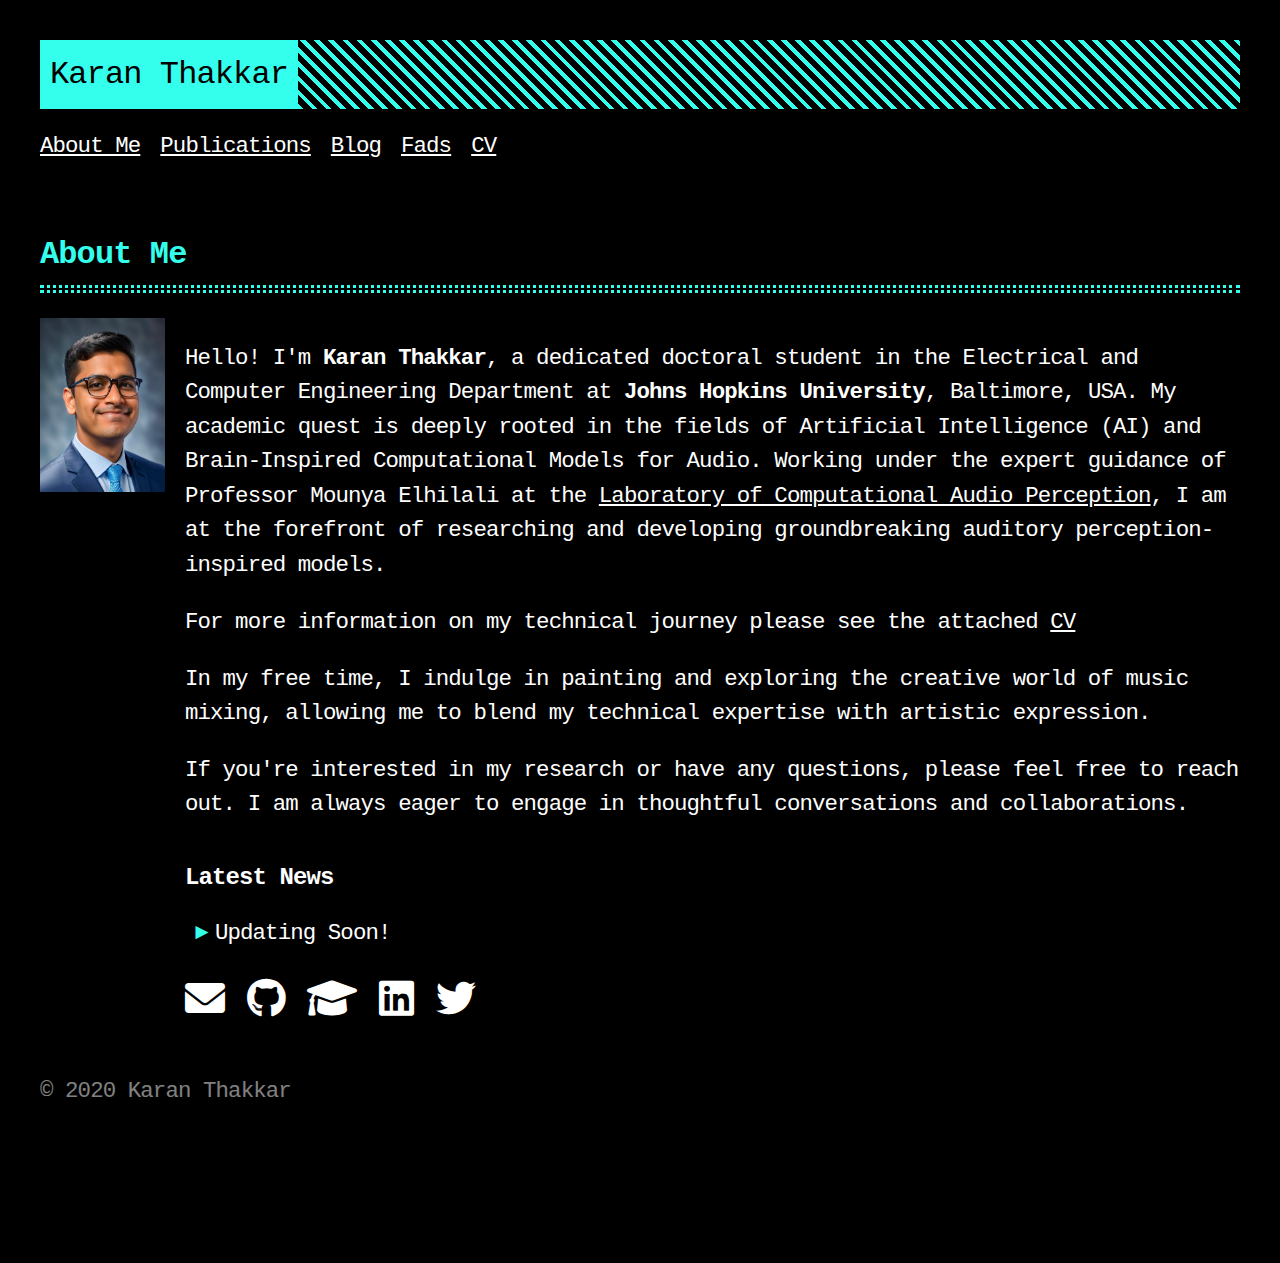
==== commit a59e3e0c: "Update and add news" ====
--- a/index.html
+++ b/index.html
@@ -9,6 +9,7 @@
     <meta name="keywords" content="">
     <meta name="robots" content="noodp">
     <link rel="canonical" href="index.html">
+    
     <title>About Me :: Karan Thakkar</title>
 
     <!-- Stylesheets -->
@@ -75,19 +76,33 @@
                 <h1 class="post-title">
                     <a href="index.html">About Me</a>
                 </h1>
-                <div class="post-content">
-                    <p>Hello! I'm <strong>Karan Thakkar</strong>, a dedicated doctoral student in the Electrical and Computer Engineering Department at <strong>Johns Hopkins University</strong>, Baltimore, USA. My academic quest is deeply rooted in the fields of Artificial Intelligence (AI) and Brain-Inspired Computational Models for Audio. Working under the expert guidance of Professor Mounya Elhilali at the <a href="https://engineering.jhu.edu/lcap/">Laboratory of Computational Audio Perception</a>, I am at the forefront of researching and developing groundbreaking auditory perception-inspired neural networks.</p>
 
-                    <p>My journey in this fascinating realm began with a Bachelor of Technology in Electronics and Communication Engineering from the <strong>Vellore Institute of Technology</strong>, India, where I graduated in June 2020. My undergraduate research, conducted jointly with VIT Vellore and NUS Singapore, delved into deep learning applications in wireless communication and emotion recognition in speech, showcasing my versatility and drive to explore new technological frontiers. This foundation was pivotal in shaping my interest in the dynamic intersection of technology, human experience, and auditory perception.</p>
+                <div class="about-me-container">
+                    <div class="about-me-photo">
+                        <img src="./images/profile.jpeg" alt="Karan Thakkar">
+                    </div>
 
-                    <p>Before embarking on my doctoral studies, I contributed as a Machine Learning Engineer at DeepSync Technologies, where I specialized in audio data processing and developed scalable text-to-speech systems. In addition to my research, I am actively involved in academic projects and open-source contributions, showcasing my commitment to collaborative learning and knowledge sharing.</p>
+                <div class="about-me-content">
+                    <p>Hello! I'm <strong>Karan Thakkar</strong>, a dedicated doctoral student in the Electrical and Computer Engineering Department at <strong>Johns Hopkins University</strong>, Baltimore, USA. My academic quest is deeply rooted in the fields of Artificial Intelligence (AI) and Brain-Inspired Computational Models for Audio. Working under the expert guidance of Professor Mounya Elhilali at the <a href="https://engineering.jhu.edu/lcap/">Laboratory of Computational Audio Perception</a>, I am at the forefront of researching and developing groundbreaking auditory perception-inspired models.</p>
 
-                    <p>Beyond my academic and professional pursuits, I have a profound passion for the arts. In my free time, I indulge in painting and exploring the creative world of music mixing, allowing me to blend my technical expertise with artistic expression.</p>
+                    <p>For more information on my technical journey please see the attached <a href="https://carankt.github.io/content/CV.pdf">CV</a></p>
 
-    <p>I invite you to join me on this exciting journey of discovery and innovation as I continue to push the boundaries in the field of electrical and computer engineering and audio perception. If you're interested in my research or have any questions, please feel free to reach out. I am always eager to engage in thoughtful conversations and collaborations!</p>
+                    <p> In my free time, I indulge in painting and exploring the creative world of music mixing, allowing me to blend my technical expertise with artistic expression. </p>
 
-                    
-                </div>
+                    <p>If you're interested in my research or have any questions, please feel free to reach out. 
+                        I am always eager to engage in thoughtful conversations and collaborations.</p>    
+            
+                    <div class="news-section">
+                        <h2>Latest News</h2>
+                        <ul>
+                            <li> Updating Soon!</li>
+                            <!-- Add more news items here -->
+                        </ul>
+                    </div>
+    
+
+
+
                 <!-- New social media symbol links -->
                 <div class="social-media-links">
                     <a href="mailto:kthakka2@jhu.edu" class="social-link"><i class="fas fa-envelope"></i></a>
@@ -96,7 +111,10 @@
                     <a href="https://www.linkedin.com/in/thakkar-karan/" class="social-link" target="_blank" rel="noopener noreferrer"><i class="fab fa-linkedin"></i></a>
                     <a href="https://twitter.com/carankt" class="social-link" target="_blank" rel="noopener noreferrer"><i class="fab fa-twitter"></i></a>
                 </div>
-            </div>
+
+            
+            
+        </div>
         </div>
 
         <footer class="footer">
--- a/style.css
+++ b/style.css
@@ -1 +1,30 @@
-:root{--accent:#ffa86a;--background:rgb(34, 33, 41);--background:rgb(34, 33, 41);--color:#fff;--border-color:hsla(0,0%,100%,0.1);--phoneWidth:(max-width:684px);--tabletWidth:(max-width:900px)}@font-face{font-family:Fira Code;font-style:normal;font-weight:400;src:url(62da0ac51db1e4a3a4d57b9154a344fc.woff) format("woff")}@font-face{font-family:Fira Code;font-style:normal;font-weight:800;src:url(2bf08001f42c34e30e1de9d2eb81aead.woff) format("woff")}.button-container{display:table;margin-left:auto;margin-right:auto}.button,a.button,button{position:relative;display:flex;align-items:center;justify-content:center;padding:8px 18px;margin-bottom:5px;text-decoration:none;text-align:center;border-radius:8px;border:1px solid transparent;-webkit-appearance:none;-moz-appearance:none;appearance:none;cursor:pointer;outline:none}.button.outline,a.button.outline,button.outline{background:transparent;box-shadow:none;padding:8px 18px}.button.outline :hover,a.button.outline :hover,button.outline :hover{-webkit-transform:none;transform:none;box-shadow:none}.button.primary,a.button.primary,button.primary{box-shadow:0 4px 6px rgba(50,50,93,.11),0 1px 3px rgba(0,0,0,.08)}.button.primary:hover,a.button.primary:hover,button.primary:hover{box-shadow:0 2px 6px rgba(50,50,93,.21),0 1px 3px rgba(0,0,0,.08)}.button.link,a.button.link,button.link{background:none;font-size:1rem}.button.small,a.button.small,button.small{font-size:.8rem}.button.wide,a.button.wide,button.wide{min-width:200px;padding:14px 24px}a.read-more,a.read-more:active,a.read-more:hover{display:inline-flex;background:none;box-shadow:none;padding:0;margin:20px 0;max-width:100%}.code-toolbar{margin-bottom:20px}.code-toolbar .toolbar-item a{position:relative;display:inline-flex;align-items:center;justify-content:center;padding:3px 8px;margin-bottom:5px;text-decoration:none;text-align:center;font-size:13px;font-weight:500;border-radius:8px;border:1px solid transparent;-webkit-appearance:none;-moz-appearance:none;appearance:none;cursor:pointer;outline:none}.header{display:flex;flex-direction:column;position:relative}.header__inner{display:flex;align-items:center;justify-content:space-between}.header__logo{display:flex;flex:1}.header__logo:after{content:"";background:repeating-linear-gradient(90deg,#ffa86a,#ffa86a 2px,transparent 0,transparent 10px);background:repeating-linear-gradient(90deg,var(--accent),var(--accent) 2px,transparent 0,transparent 10px);display:block;width:100%;right:10px}.header__logo a{flex:0 0 auto;max-width:100%;text-decoration:none}.header .menu{--shadow-color:rgba(34, 33, 41, 0.8);--shadow-color:rgba(34, 33, 41, 0.8);--shadow:0 10px var(--shadow-color),-10px 10px var(--shadow-color),10px 10px var(--shadow-color);margin:20px 0}@media (max-width:683px){.header .menu{position:absolute;background:rgb(34, 33, 41);background:var(--background);box-shadow:var(--shadow);color:#fff;border:2px solid;margin:0;padding:10px;list-style:none;z-index:99;top:50px;right:0}}.header .menu__inner{display:flex;flex-wrap:wrap;list-style:none;margin:0;padding:0}@media (max-width:683px){.header .menu__inner--desktop{display:none}}.header .menu__inner--mobile{display:none}@media (max-width:683px){.header .menu__inner--mobile{display:block}}.header .menu__inner li:not(:last-of-type){margin-right:20px;margin-bottom:10px;flex:0 0 auto}@media (max-width:683px){.header .menu__inner{flex-direction:column;align-items:flex-start;padding:0}.header .menu__inner li{margin:0;padding:5px}}.header .menu__sub-inner{position:relative;list-style:none;padding:0;margin:0}.header .menu__sub-inner:not(:only-child){margin-left:20px}.header .menu__sub-inner-more{position:absolute;background:rgb(34, 33, 41);background:var(--background);box-shadow:var(--shadow);color:#fff;border:2px solid;margin:0;padding:10px;list-style:none;z-index:99;top:35px;left:0}.header .menu__sub-inner-more-trigger{color:#ffa86a;color:var(--accent);-webkit-user-select:none;-moz-user-select:none;-ms-user-select:none;user-select:none;cursor:pointer}.header .menu__sub-inner-more li{margin:0;padding:5px;white-space:nowrap}.header .menu .spacer{flex-grow:1}.header .menu .language-selector{position:relative;list-style:none;margin:0}.header .menu .language-selector-current{list-style-type:none;display:flex;flex-direction:row;color:#ffa86a;color:var(--accent);cursor:pointer;margin:0}.header .menu .language-selector__more{position:absolute;background:rgb(34, 33, 41);background:var(--background);box-shadow:var(--shadow);color:#fff;border:2px solid;margin:0;padding:10px;list-style:none;z-index:99;top:35px;right:0}.header .menu-trigger{color:#ffa86a;color:var(--accent);border:2px solid;margin-left:10px;height:100%;padding:3px 8px;position:relative}.logo{display:flex;align-items:center;text-decoration:none;background:#ffa86a;background:var(--accent);color:#000;padding:5px 10px}html{box-sizing:border-box}*,:after,:before{box-sizing:inherit}body{margin:0;padding:0;font-family:Fira Code,Monaco,Consolas,Ubuntu Mono,monospace;font-size:1rem;line-height:1.54;letter-spacing:-.02em;background-color:rgb(34, 33, 41);background-color:rgb(34, 33, 41);color:#fff;color:var(--color);text-rendering:optimizeLegibility;-webkit-font-smoothing:antialiased;-webkit-font-feature-settings:"liga","tnum","case","calt","zero","ss01","locl","calt";font-feature-settings:"liga","tnum","case","calt","zero","ss01","locl","calt";-webkit-font-variant-ligatures:contextual;font-variant-ligatures:contextual;-webkit-overflow-scrolling:touch;-webkit-text-size-adjust:100%}@media (max-width:683px){body{font-size:1rem}}h1,h2,h3,h4,h5,h6{line-height:1.3}h1:not(first-child),h2:not(first-child),h3:not(first-child),h4:not(first-child),h5:not(first-child),h6:not(first-child){margin-top:40px}h1,h2,h3{font-size:1.4rem}h4,h5,h6{font-size:1.2rem}a{color:inherit}img{display:block;max-width:100%}img.center,img.left{margin-right:auto}img.center,img.right{margin-left:auto}p{margin-bottom:20px}figure{display:table;max-width:100%;margin:25px 0}figure.center,figure.left{margin-right:auto}figure.center,figure.right{margin-left:auto}figure figcaption{font-size:14px;padding:5px 10px;margin-top:5px;background:#ffa86a;background:var(--accent);color:rgb(34, 33, 41);color:var(--background)}figure figcaption.left{text-align:left}figure figcaption.center{text-align:center}figure figcaption.right{text-align:right}code{font-family:Fira Code,Monaco,Consolas,Ubuntu Mono,monospace;-webkit-font-feature-settings:normal;font-feature-settings:normal;background:rgba(255, 168, 106, 0.2);background:rgba(255, 168, 106, 0.2);color:#ffa86a;color:var(--accent);padding:1px 6px;margin:0 2px}code,pre{font-size:.95rem}pre{background:transparent;padding:20px 10px;margin:40px 0;overflow:auto;border-top:1px solid hsla(0,0%,100%,.1);border-bottom:1px solid hsla(0,0%,100%,.1)}pre+pre{border-top:0;margin-top:-40px}@media (max-width:683px){pre{white-space:pre-wrap;word-wrap:break-word}}pre code{background:none!important;margin:0;padding:0;font-size:inherit;border:none}blockquote{border-top:1px solid #ffa86a;border-top:1px solid var(--accent);border-bottom:1px solid #ffa86a;border-bottom:1px solid var(--accent);margin:40px 0;padding:25px}@media (max-width:683px){blockquote{padding-right:0}}blockquote:before{content:"\201D";font-family:Georgia,serif;font-size:3.875rem;position:absolute;left:-40px;top:-20px}blockquote p:first-of-type{margin-top:0}blockquote p:last-of-type{margin-bottom:0}blockquote p{position:relative}blockquote p:before{content:">";display:block;position:absolute;left:-25px;color:#ffa86a;color:var(--accent)}table{table-layout:fixed;border-collapse:collapse;width:100%;margin:40px 0}table,td,th{border:1px dashed #ffa86a;border:1px dashed var(--accent);padding:10px}th{color:#ffa86a;color:var(--accent)}ol,ul{margin-left:30px;padding:0}ol li,ul li{position:relative}@media (max-width:683px){ol,ul{margin-left:20px}}ol ol,ol ul,ul ol,ul ul{margin-top:20px}ol ol{list-style-type:lower-alpha}.container{display:flex;flex-direction:column;padding:40px;max-width:864px;min-height:100vh;border-right:1px solid hsla(0,0%,100%,.1)}.container.center,.container.full{border:none;margin:0 auto}.container.full{max-width:100%}@media (max-width:683px){.container{padding:20px}}.content{display:flex}hr{width:100%;border:none;background:hsla(0,0%,100%,.1);background:var(--border-color);height:1px}.hidden{display:none}.post{width:100%;text-align:left;margin:20px auto;padding:20px 0}@media (max-width:899px){.post{max-width:660px}}.post:not(:last-of-type){border-bottom:1px solid hsla(0,0%,100%,.1);border-bottom:1px solid var(--border-color)}.post-meta{font-size:1rem;margin-bottom:10px;color:rgba(255, 168, 106, 0.7);color:rgba(255, 168, 106, 0.7)}.post-title{--border:3px dotted #ffa86a;--border:3px dotted var(--accent);position:relative;color:#ffa86a;color:var(--accent);margin:0 0 15px;padding-bottom:15px;border-bottom:var(--border)}.post-title:after{content:"";position:absolute;bottom:2px;display:block;width:100%;border-bottom:var(--border)}.post-title a{text-decoration:none}.post-tags{display:block;margin-bottom:20px;font-size:1rem;opacity:.5}.post-tags a{text-decoration:none}.post-content{margin-top:30px}.post-cover{border:20px solid #ffa86a;border:20px solid var(--accent);background:transparent;margin:40px 0;padding:20px}@media (max-width:683px){.post-cover{padding:10px;border-width:10px}}.post ul{list-style:none}.post ul li:before{content:"\25BA";position:absolute;left:-20px;color:#ffa86a;color:var(--accent)}.post--regulation h1,.post--regulation h2{justify-content:center}.post--regulation h2{margin-bottom:10px}.post--regulation h2+h2{margin-top:-10px;margin-bottom:20px}.pagination{margin-top:50px}.pagination__title{display:flex;text-align:center;position:relative;margin:100px 0 20px}.pagination__title-h{text-align:center;margin:0 auto;padding:5px 10px;background:rgb(34, 33, 41);background:rgb(34, 33, 41);font-size:.8rem;text-transform:uppercase;text-decoration:none;letter-spacing:.1em;z-index:1}.pagination__title hr{position:absolute;left:0;right:0;width:100%;margin-top:15px;z-index:0}.pagination__buttons{display:flex;align-items:center;justify-content:center}.pagination__buttons a{text-decoration:none}.button{position:relative;display:inline-flex;flex:1;align-items:center;justify-content:center;font-size:1rem;border-radius:8px;padding:0;cursor:pointer;-webkit-appearance:none;-moz-appearance:none;appearance:none;overflow:hidden}.button+.button{margin-left:10px}.button a{display:flex;padding:8px 16px;text-decoration:none}.button__text,.button a{text-overflow:ellipsis;white-space:nowrap;overflow:hidden}.button.next .button__icon{margin-left:8px}.button.previous .button__icon{margin-right:8px}.footer{padding:40px 0;flex-grow:0;opacity:.5}.footer__inner{display:flex;align-items:center;justify-content:space-between;margin:0;width:760px;max-width:100%}@media (max-width:899px){.footer__inner{flex-direction:column}}.footer a{color:inherit}.footer .copyright{display:flex;flex-direction:row;align-items:center;font-size:1rem;color:var(--light-color-secondary)}.footer .copyright--user{margin:auto;text-align:center}.footer .copyright>:first-child:not(:only-child){margin-right:10px}@media (max-width:899px){.footer .copyright>:first-child:not(:only-child){border:none;padding:0;margin:0}}@media (max-width:899px){.footer .copyright{flex-direction:column;margin-top:10px}}code[class*=language-],pre[class*=language-]{background:none;font-family:inherit,monospace;text-align:left;white-space:pre;word-spacing:normal;word-break:normal;word-wrap:normal;line-height:1.5;-moz-tab-size:2;-o-tab-size:2;tab-size:2;-webkit-hyphens:none;-ms-hyphens:none;hyphens:none}pre[class*=language-]{margin:0;overflow:auto}:not(pre)>code[class*=language-],pre[class*=language-]{border-radius:8px}:not(pre)>code[class*=language-]{padding:.1em;border-radius:.3em;white-space:normal}.token.bold,.token.important{font-weight:700}.token.italic{font-style:italic}.token.entity{cursor:help}pre[class*=language-].line-numbers{position:relative;padding-left:3.8em;counter-reset:linenumber}pre[class*=language-].line-numbers>code{position:relative;white-space:inherit}.line-numbers .line-numbers-rows{position:absolute;pointer-events:none;top:0;font-size:100%;left:-3.8em;width:3em;letter-spacing:-1px;border-right:1px solid #999;-webkit-user-select:none;-moz-user-select:none;-ms-user-select:none;user-select:none}.line-numbers-rows>span{pointer-events:none;display:block;counter-increment:linenumber}.line-numbers-rows>span:before{content:counter(linenumber);color:#999;display:block;padding-right:.8em;text-align:right}.code-toolbar{position:relative;margin:40px 0;padding:20px 0;border-top:1px solid hsla(0,0%,100%,.1);border-bottom:1px solid hsla(0,0%,100%,.1)}.code-toolbar+.code-toolbar{border-top:0;margin-top:-40px}.code-toolbar+.highlight,.code-toolbar+.highlight .code-toolbar{border-top:0}.code-toolbar code,.code-toolbar pre{border:none}.code-toolbar code{color:inherit}div.code-toolbar>.toolbar{position:absolute;top:.3em;right:.2em;transition:opacity .3s ease-in-out;opacity:0}div.code-toolbar:hover>.toolbar{opacity:1}div.code-toolbar>.toolbar .toolbar-item{display:inline-block}div.code-toolbar>.toolbar a{cursor:pointer}div.code-toolbar>.toolbar button{background:none;border:0;color:inherit;font:inherit;line-height:normal;overflow:visible;padding:0;-webkit-user-select:none;-moz-user-select:none;-ms-user-select:none}div.code-toolbar>.toolbar a,div.code-toolbar>.toolbar button,div.code-toolbar>.toolbar span{color:#bbb;font-size:.8em;padding:0 .5em;background:#f5f2f0;background:hsla(0,0%,87.8%,.2);box-shadow:0 2px 0 0 rgba(0,0,0,.2);border-radius:.5em}div.code-toolbar>.toolbar a:focus,div.code-toolbar>.toolbar a:hover,div.code-toolbar>.toolbar button:focus,div.code-toolbar>.toolbar button:hover,div.code-toolbar>.toolbar span:focus,div.code-toolbar>.toolbar span:hover{color:inherit;text-decoration:none}.command-line-prompt{border-right:1px solid #999;display:block;float:left;font-size:100%;letter-spacing:-1px;margin-right:1em;pointer-events:none;-webkit-user-select:none;-moz-user-select:none;-ms-user-select:none;user-select:none}.command-line-prompt>span:before{color:#999;content:" ";display:block;padding-right:.8em}.command-line-prompt>span[data-user]:before{content:"[" attr(data-user) "@" attr(data-host) "] $"}.command-line-prompt>span[data-user=root]:before{content:"[" attr(data-user) "@" attr(data-host) "] #"}.command-line-prompt>span[data-prompt]:before{content:attr(data-prompt)}.language-css .token.string,.language-scss .token.string,.style .token.string,.token.atrule,.token.attr-value,.token.boolean,.token.control,.token.directive,.token.entity,.token.keyword,.token.number,.token.regex,.token.statement,.token.string,.token.url,code.language-css,code.language-scss{color:#ffa86a;color:var(--accent)}.token.atrule-id,.token.attr-name,.token.operator,.token.placeholder,.token.tag-id,.token.unit,.token.variable{color:rgba(255, 168, 106, 0.7);color:rgba(255, 168, 106, 0.7)}.token.function,.token.property,code.language-html,code.language-javascript{color:rgb(163, 155, 148);color:rgb(163, 155, 148)}.token.punctuation,.token.selector,.token.tag{color:#fff}.token.cdata,.token.comment,.token.doctype,.token.prolog{color:hsla(0,0%,100%,.3)}.token.namespace{opacity:.7}pre[data-line]{position:relative;padding:1em 0 1em 3em}.line-highlight{position:absolute;left:0;right:0;padding:inherit 0;margin-top:1em;background:hsla(24,20%,50%,.08);background:linear-gradient(90deg,hsla(24,20%,50%,.1) 70%,hsla(24,20%,50%,0));pointer-events:none;line-height:inherit;white-space:pre}.line-highlight:before,.line-highlight[data-end]:after{content:attr(data-start);position:absolute;top:.4em;left:.6em;min-width:1em;padding:0 .5em;background-color:hsla(24,20%,50%,.4);color:#f5f2f0;font:700 65%/1.5 sans-serif;text-align:center;vertical-align:.3em;border-radius:999px;text-shadow:none;box-shadow:0 1px #fff}.line-highlight[data-end]:after{content:attr(data-end);top:auto;bottom:.4em}.line-numbers .line-highlight:after,.line-numbers .line-highlight:before{content:none}+:root{--accent:#ffa86a;--background:rgb(34, 33, 41);--background:rgb(34, 33, 41);--color:#fff;--border-color:hsla(0,0%,100%,0.1);--phoneWidth:(max-width:684px);--tabletWidth:(max-width:900px)}@font-face{font-family:Fira Code;font-style:normal;font-weight:400;src:url(62da0ac51db1e4a3a4d57b9154a344fc.woff) format("woff")}@font-face{font-family:Fira Code;font-style:normal;font-weight:800;src:url(2bf08001f42c34e30e1de9d2eb81aead.woff) format("woff")}.button-container{display:table;margin-left:auto;margin-right:auto}.button,a.button,button{position:relative;display:flex;align-items:center;justify-content:center;padding:8px 18px;margin-bottom:5px;text-decoration:none;text-align:center;border-radius:8px;border:1px solid transparent;-webkit-appearance:none;-moz-appearance:none;appearance:none;cursor:pointer;outline:none}.button.outline,a.button.outline,button.outline{background:transparent;box-shadow:none;padding:8px 18px}.button.outline :hover,a.button.outline :hover,button.outline :hover{-webkit-transform:none;transform:none;box-shadow:none}.button.primary,a.button.primary,button.primary{box-shadow:0 4px 6px rgba(50,50,93,.11),0 1px 3px rgba(0,0,0,.08)}.button.primary:hover,a.button.primary:hover,button.primary:hover{box-shadow:0 2px 6px rgba(50,50,93,.21),0 1px 3px rgba(0,0,0,.08)}.button.link,a.button.link,button.link{background:none;font-size:1rem}.button.small,a.button.small,button.small{font-size:.8rem}.button.wide,a.button.wide,button.wide{min-width:200px;padding:14px 24px}a.read-more,a.read-more:active,a.read-more:hover{display:inline-flex;background:none;box-shadow:none;padding:0;margin:20px 0;max-width:100%}.code-toolbar{margin-bottom:20px}.code-toolbar .toolbar-item a{position:relative;display:inline-flex;align-items:center;justify-content:center;padding:3px 8px;margin-bottom:5px;text-decoration:none;text-align:center;font-size:13px;font-weight:500;border-radius:8px;border:1px solid transparent;-webkit-appearance:none;-moz-appearance:none;appearance:none;cursor:pointer;outline:none}.header{display:flex;flex-direction:column;position:relative}.header__inner{display:flex;align-items:center;justify-content:space-between}.header__logo{display:flex;flex:1}.header__logo:after{content:"";background:repeating-linear-gradient(90deg,#ffa86a,#ffa86a 2px,transparent 0,transparent 10px);background:repeating-linear-gradient(90deg,var(--accent),var(--accent) 2px,transparent 0,transparent 10px);display:block;width:100%;right:10px}.header__logo a{flex:0 0 auto;max-width:100%;text-decoration:none}.header .menu{--shadow-color:rgba(34, 33, 41, 0.8);--shadow-color:rgba(34, 33, 41, 0.8);--shadow:0 10px var(--shadow-color),-10px 10px var(--shadow-color),10px 10px var(--shadow-color);margin:20px 0}@media (max-width:683px){.header .menu{position:absolute;background:rgb(34, 33, 41);background:var(--background);box-shadow:var(--shadow);color:#fff;border:2px solid;margin:0;padding:10px;list-style:none;z-index:99;top:50px;right:0}}.header .menu__inner{display:flex;flex-wrap:wrap;list-style:none;margin:0;padding:0}@media (max-width:683px){.header .menu__inner--desktop{display:none}}.header .menu__inner--mobile{display:none}@media (max-width:683px){.header .menu__inner--mobile{display:block}}.header .menu__inner li:not(:last-of-type){margin-right:20px;margin-bottom:10px;flex:0 0 auto}@media (max-width:683px){.header .menu__inner{flex-direction:column;align-items:flex-start;padding:0}.header .menu__inner li{margin:0;padding:5px}}.header .menu__sub-inner{position:relative;list-style:none;padding:0;margin:0}.header .menu__sub-inner:not(:only-child){margin-left:20px}.header .menu__sub-inner-more{position:absolute;background:rgb(34, 33, 41);background:var(--background);box-shadow:var(--shadow);color:#fff;border:2px solid;margin:0;padding:10px;list-style:none;z-index:99;top:35px;left:0}.header .menu__sub-inner-more-trigger{color:#ffa86a;color:var(--accent);-webkit-user-select:none;-moz-user-select:none;-ms-user-select:none;user-select:none;cursor:pointer}.header .menu__sub-inner-more li{margin:0;padding:5px;white-space:nowrap}.header .menu .spacer{flex-grow:1}.header .menu .language-selector{position:relative;list-style:none;margin:0}.header .menu .language-selector-current{list-style-type:none;display:flex;flex-direction:row;color:#ffa86a;color:var(--accent);cursor:pointer;margin:0}.header .menu .language-selector__more{position:absolute;background:rgb(34, 33, 41);background:var(--background);box-shadow:var(--shadow);color:#fff;border:2px solid;margin:0;padding:10px;list-style:none;z-index:99;top:35px;right:0}.header .menu-trigger{color:#ffa86a;color:var(--accent);border:2px solid;margin-left:10px;height:100%;padding:3px 8px;position:relative}.logo{display:flex;align-items:center;text-decoration:none;background:#ffa86a;background:var(--accent);color:#000;padding:5px 10px}html{box-sizing:border-box}*,:after,:before{box-sizing:inherit}body{margin:0;padding:0;font-family:Fira Code,Monaco,Consolas,Ubuntu Mono,monospace;font-size:1rem;line-height:1.54;letter-spacing:-.02em;background-color:rgb(34, 33, 41);background-color:rgb(34, 33, 41);color:#fff;color:var(--color);text-rendering:optimizeLegibility;-webkit-font-smoothing:antialiased;-webkit-font-feature-settings:"liga","tnum","case","calt","zero","ss01","locl","calt";font-feature-settings:"liga","tnum","case","calt","zero","ss01","locl","calt";-webkit-font-variant-ligatures:contextual;font-variant-ligatures:contextual;-webkit-overflow-scrolling:touch;-webkit-text-size-adjust:100%}@media (max-width:683px){body{font-size:1rem}}h1,h2,h3,h4,h5,h6{line-height:1.3}h1:not(first-child),h2:not(first-child),h3:not(first-child),h4:not(first-child),h5:not(first-child),h6:not(first-child){margin-top:40px}h1,h2,h3{font-size:1.4rem}h4,h5,h6{font-size:1.2rem}a{color:inherit}img{display:block;max-width:100%}img.center,img.left{margin-right:auto}img.center,img.right{margin-left:auto}p{margin-bottom:20px}figure{display:table;max-width:100%;margin:25px 0}figure.center,figure.left{margin-right:auto}figure.center,figure.right{margin-left:auto}figure figcaption{font-size:14px;padding:5px 10px;margin-top:5px;background:#ffa86a;background:var(--accent);color:rgb(34, 33, 41);color:var(--background)}figure figcaption.left{text-align:left}figure figcaption.center{text-align:center}figure figcaption.right{text-align:right}code{font-family:Fira Code,Monaco,Consolas,Ubuntu Mono,monospace;-webkit-font-feature-settings:normal;font-feature-settings:normal;background:rgba(255, 168, 106, 0.2);background:rgba(255, 168, 106, 0.2);color:#ffa86a;color:var(--accent);padding:1px 6px;margin:0 2px}code,pre{font-size:.95rem}pre{background:transparent;padding:20px 10px;margin:40px 0;overflow:auto;border-top:1px solid hsla(0,0%,100%,.1);border-bottom:1px solid hsla(0,0%,100%,.1)}pre+pre{border-top:0;margin-top:-40px}@media (max-width:683px){pre{white-space:pre-wrap;word-wrap:break-word}}pre code{background:none!important;margin:0;padding:0;font-size:inherit;border:none}blockquote{border-top:1px solid #ffa86a;border-top:1px solid var(--accent);border-bottom:1px solid #ffa86a;border-bottom:1px solid var(--accent);margin:40px 0;padding:25px}@media (max-width:683px){blockquote{padding-right:0}}blockquote:before{content:"\201D";font-family:Georgia,serif;font-size:3.875rem;position:absolute;left:-40px;top:-20px}blockquote p:first-of-type{margin-top:0}blockquote p:last-of-type{margin-bottom:0}blockquote p{position:relative}blockquote p:before{content:">";display:block;position:absolute;left:-25px;color:#ffa86a;color:var(--accent)}table{table-layout:fixed;border-collapse:collapse;width:100%;margin:40px 0}table,td,th{border:1px dashed #ffa86a;border:1px dashed var(--accent);padding:10px}th{color:#ffa86a;color:var(--accent)}ol,ul{margin-left:30px;padding:0}ol li,ul li{position:relative}@media (max-width:683px){ol,ul{margin-left:20px}}ol ol,ol ul,ul ol,ul ul{margin-top:20px}ol ol{list-style-type:lower-alpha}.container{display:flex;flex-direction:column;padding:40px;max-width:864px;min-height:100vh;border-right:1px solid hsla(0,0%,100%,.1)}.container.center,.container.full{border:none;margin:0 auto}.container.full{max-width:100%}@media (max-width:683px){.container{padding:20px}}.content{display:flex}hr{width:100%;border:none;background:hsla(0,0%,100%,.1);background:var(--border-color);height:1px}.hidden{display:none}.post{width:100%;text-align:left;margin:20px auto;padding:20px 0}@media (max-width:899px){.post{max-width:660px}}.post:not(:last-of-type){border-bottom:1px solid hsla(0,0%,100%,.1);border-bottom:1px solid var(--border-color)}.post-meta{font-size:1rem;margin-bottom:10px;color:rgba(255, 168, 106, 0.7);color:rgba(255, 168, 106, 0.7)}.post-title{--border:3px dotted #ffa86a;--border:3px dotted var(--accent);position:relative;color:#ffa86a;color:var(--accent);margin:0 0 15px;padding-bottom:15px;border-bottom:var(--border)}.post-title:after{content:"";position:absolute;bottom:2px;display:block;width:100%;border-bottom:var(--border)}.post-title a{text-decoration:none}.post-tags{display:block;margin-bottom:20px;font-size:1rem;opacity:.5}.post-tags a{text-decoration:none}.post-content{margin-top:30px}.post-cover{border:20px solid #ffa86a;border:20px solid var(--accent);background:transparent;margin:40px 0;padding:20px}@media (max-width:683px){.post-cover{padding:10px;border-width:10px}}.post ul{list-style:none}.post ul li:before{content:"\25BA";position:absolute;left:-20px;color:#ffa86a;color:var(--accent)}.post--regulation h1,.post--regulation h2{justify-content:center}.post--regulation h2{margin-bottom:10px}.post--regulation h2+h2{margin-top:-10px;margin-bottom:20px}.pagination{margin-top:50px}.pagination__title{display:flex;text-align:center;position:relative;margin:100px 0 20px}.pagination__title-h{text-align:center;margin:0 auto;padding:5px 10px;background:rgb(34, 33, 41);background:rgb(34, 33, 41);font-size:.8rem;text-transform:uppercase;text-decoration:none;letter-spacing:.1em;z-index:1}.pagination__title hr{position:absolute;left:0;right:0;width:100%;margin-top:15px;z-index:0}.pagination__buttons{display:flex;align-items:center;justify-content:center}.pagination__buttons a{text-decoration:none}.button{position:relative;display:inline-flex;flex:1;align-items:center;justify-content:center;font-size:1rem;border-radius:8px;padding:0;cursor:pointer;-webkit-appearance:none;-moz-appearance:none;appearance:none;overflow:hidden}.button+.button{margin-left:10px}.button a{display:flex;padding:8px 16px;text-decoration:none}.button__text,.button a{text-overflow:ellipsis;white-space:nowrap;overflow:hidden}.button.next .button__icon{margin-left:8px}.button.previous .button__icon{margin-right:8px}.footer{padding:40px 0;flex-grow:0;opacity:.5}.footer__inner{display:flex;align-items:center;justify-content:space-between;margin:0;width:760px;max-width:100%}@media (max-width:899px){.footer__inner{flex-direction:column}}.footer a{color:inherit}.footer .copyright{display:flex;flex-direction:row;align-items:center;font-size:1rem;color:var(--light-color-secondary)}.footer .copyright--user{margin:auto;text-align:center}.footer .copyright>:first-child:not(:only-child){margin-right:10px}@media (max-width:899px){.footer .copyright>:first-child:not(:only-child){border:none;padding:0;margin:0}}@media (max-width:899px){.footer .copyright{flex-direction:column;margin-top:10px}}code[class*=language-],pre[class*=language-]{background:none;font-family:inherit,monospace;text-align:left;white-space:pre;word-spacing:normal;word-break:normal;word-wrap:normal;line-height:1.5;-moz-tab-size:2;-o-tab-size:2;tab-size:2;-webkit-hyphens:none;-ms-hyphens:none;hyphens:none}pre[class*=language-]{margin:0;overflow:auto}:not(pre)>code[class*=language-],pre[class*=language-]{border-radius:8px}:not(pre)>code[class*=language-]{padding:.1em;border-radius:.3em;white-space:normal}.token.bold,.token.important{font-weight:700}.token.italic{font-style:italic}.token.entity{cursor:help}pre[class*=language-].line-numbers{position:relative;padding-left:3.8em;counter-reset:linenumber}pre[class*=language-].line-numbers>code{position:relative;white-space:inherit}.line-numbers .line-numbers-rows{position:absolute;pointer-events:none;top:0;font-size:100%;left:-3.8em;width:3em;letter-spacing:-1px;border-right:1px solid #999;-webkit-user-select:none;-moz-user-select:none;-ms-user-select:none;user-select:none}.line-numbers-rows>span{pointer-events:none;display:block;counter-increment:linenumber}.line-numbers-rows>span:before{content:counter(linenumber);color:#999;display:block;padding-right:.8em;text-align:right}.code-toolbar{position:relative;margin:40px 0;padding:20px 0;border-top:1px solid hsla(0,0%,100%,.1);border-bottom:1px solid hsla(0,0%,100%,.1)}.code-toolbar+.code-toolbar{border-top:0;margin-top:-40px}.code-toolbar+.highlight,.code-toolbar+.highlight .code-toolbar{border-top:0}.code-toolbar code,.code-toolbar pre{border:none}.code-toolbar code{color:inherit}div.code-toolbar>.toolbar{position:absolute;top:.3em;right:.2em;transition:opacity .3s ease-in-out;opacity:0}div.code-toolbar:hover>.toolbar{opacity:1}div.code-toolbar>.toolbar .toolbar-item{display:inline-block}div.code-toolbar>.toolbar a{cursor:pointer}div.code-toolbar>.toolbar button{background:none;border:0;color:inherit;font:inherit;line-height:normal;overflow:visible;padding:0;-webkit-user-select:none;-moz-user-select:none;-ms-user-select:none}div.code-toolbar>.toolbar a,div.code-toolbar>.toolbar button,div.code-toolbar>.toolbar span{color:#bbb;font-size:.8em;padding:0 .5em;background:#f5f2f0;background:hsla(0,0%,87.8%,.2);box-shadow:0 2px 0 0 rgba(0,0,0,.2);border-radius:.5em}div.code-toolbar>.toolbar a:focus,div.code-toolbar>.toolbar a:hover,div.code-toolbar>.toolbar button:focus,div.code-toolbar>.toolbar button:hover,div.code-toolbar>.toolbar span:focus,div.code-toolbar>.toolbar span:hover{color:inherit;text-decoration:none}.command-line-prompt{border-right:1px solid #999;display:block;float:left;font-size:100%;letter-spacing:-1px;margin-right:1em;pointer-events:none;-webkit-user-select:none;-moz-user-select:none;-ms-user-select:none;user-select:none}.command-line-prompt>span:before{color:#999;content:" ";display:block;padding-right:.8em}.command-line-prompt>span[data-user]:before{content:"[" attr(data-user) "@" attr(data-host) "] $"}.command-line-prompt>span[data-user=root]:before{content:"[" attr(data-user) "@" attr(data-host) "] #"}.command-line-prompt>span[data-prompt]:before{content:attr(data-prompt)}.language-css .token.string,.language-scss .token.string,.style .token.string,.token.atrule,.token.attr-value,.token.boolean,.token.control,.token.directive,.token.entity,.token.keyword,.token.number,.token.regex,.token.statement,.token.string,.token.url,code.language-css,code.language-scss{color:#ffa86a;color:var(--accent)}.token.atrule-id,.token.attr-name,.token.operator,.token.placeholder,.token.tag-id,.token.unit,.token.variable{color:rgba(255, 168, 106, 0.7);color:rgba(255, 168, 106, 0.7)}.token.function,.token.property,code.language-html,code.language-javascript{color:rgb(163, 155, 148);color:rgb(163, 155, 148)}.token.punctuation,.token.selector,.token.tag{color:#fff}.token.cdata,.token.comment,.token.doctype,.token.prolog{color:hsla(0,0%,100%,.3)}.token.namespace{opacity:.7}pre[data-line]{position:relative;padding:1em 0 1em 3em}.line-highlight{position:absolute;left:0;right:0;padding:inherit 0;margin-top:1em;background:hsla(24,20%,50%,.08);background:linear-gradient(90deg,hsla(24,20%,50%,.1) 70%,hsla(24,20%,50%,0));pointer-events:none;line-height:inherit;white-space:pre}.line-highlight:before,.line-highlight[data-end]:after{content:attr(data-start);position:absolute;top:.4em;left:.6em;min-width:1em;padding:0 .5em;background-color:hsla(24,20%,50%,.4);color:#f5f2f0;font:700 65%/1.5 sans-serif;text-align:center;vertical-align:.3em;border-radius:999px;text-shadow:none;box-shadow:0 1px #fff}.line-highlight[data-end]:after{content:attr(data-end);top:auto;bottom:.4em}.line-numbers .line-highlight:after,.line-numbers .line-highlight:before{content:none}
+
+.header__photo img {
+    width: 100px; /* Adjust size as needed */
+    height: 100px; /* Adjust size as needed */
+    border-radius: 50%; /* Makes the image circular */
+    object-fit: cover; /* Ensures the image covers the area */
+    border: 3px solid white; /* Optional: Adds a border */
+    position: absolute; /* Adjust positioning as needed */
+    left: 20px; /* Adjust positioning as needed */
+    top: 20px; /* Adjust positioning as needed */
+}
+
+.news-section {
+    margin-top: 20px;
+}
+
+.news-section h2 {
+    font-size: 24px;
+    margin-bottom: 10px;
+}
+
+.news-section ul {
+    list-style-type: none;
+    padding: 0;
+}
+
+.news-section li {
+    margin-bottom: 5px;
+}
--- a/pink.css
+++ b/pink.css
@@ -641,3 +641,19 @@
     vertical-align: middle; /* Align icons if needed */
 }
 
+.about-me-container {
+    display: flex;
+    align-items: start;
+    gap: 20px; /* Adjust the gap between columns as needed */
+}
+
+.about-me-photo img {
+    max-width: 100%; /* Ensures the image is not larger than its container */
+    height: auto; /* Maintains the image's aspect ratio */
+}
+
+.about-me-content {
+    flex-grow: 1;
+}
+
+
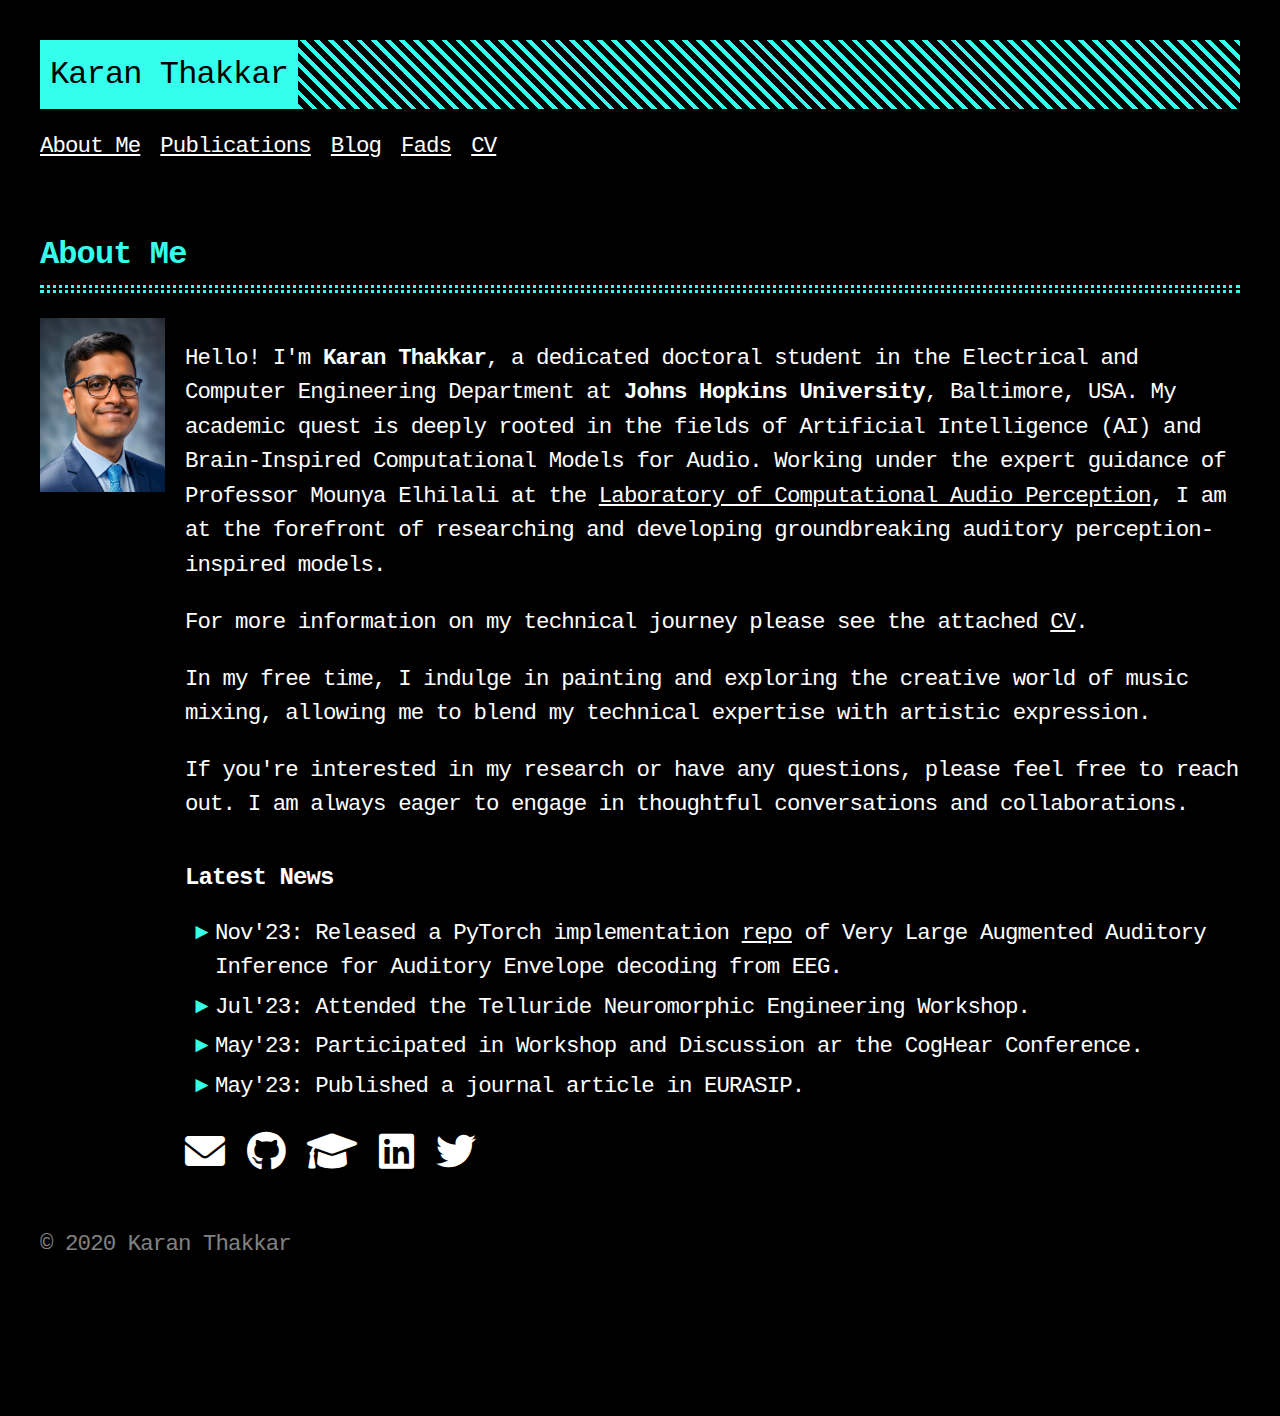
==== commit a0ac6d72: "add news" ====
--- a/index.html
+++ b/index.html
@@ -85,7 +85,7 @@
                 <div class="about-me-content">
                     <p>Hello! I'm <strong>Karan Thakkar</strong>, a dedicated doctoral student in the Electrical and Computer Engineering Department at <strong>Johns Hopkins University</strong>, Baltimore, USA. My academic quest is deeply rooted in the fields of Artificial Intelligence (AI) and Brain-Inspired Computational Models for Audio. Working under the expert guidance of Professor Mounya Elhilali at the <a href="https://engineering.jhu.edu/lcap/">Laboratory of Computational Audio Perception</a>, I am at the forefront of researching and developing groundbreaking auditory perception-inspired models.</p>
 
-                    <p>For more information on my technical journey please see the attached <a href="https://carankt.github.io/content/CV.pdf">CV</a></p>
+                    <p>For more information on my technical journey please see the attached <a href="https://carankt.github.io/content/CV.pdf">CV</a>.</p>
 
                     <p> In my free time, I indulge in painting and exploring the creative world of music mixing, allowing me to blend my technical expertise with artistic expression. </p>
 
@@ -95,7 +95,11 @@
                     <div class="news-section">
                         <h2>Latest News</h2>
                         <ul>
-                            <li> Updating Soon!</li>
+                            <li> Nov'23: Released a PyTorch implementation <a href="https://github.com/carankt/vlaai-pytorch ">repo</a> of Very Large Augmented Auditory Inference for Auditory Envelope decoding from EEG. </li>
+                            <li> Jul'23: Attended the Telluride Neuromorphic Engineering Workshop. </li>
+                            <li> May'23: Participated in Workshop and Discussion ar the CogHear Conference. </li>
+                            <li> May'23: Published a journal article in EURASIP. </li>
+
                             <!-- Add more news items here -->
                         </ul>
                     </div>
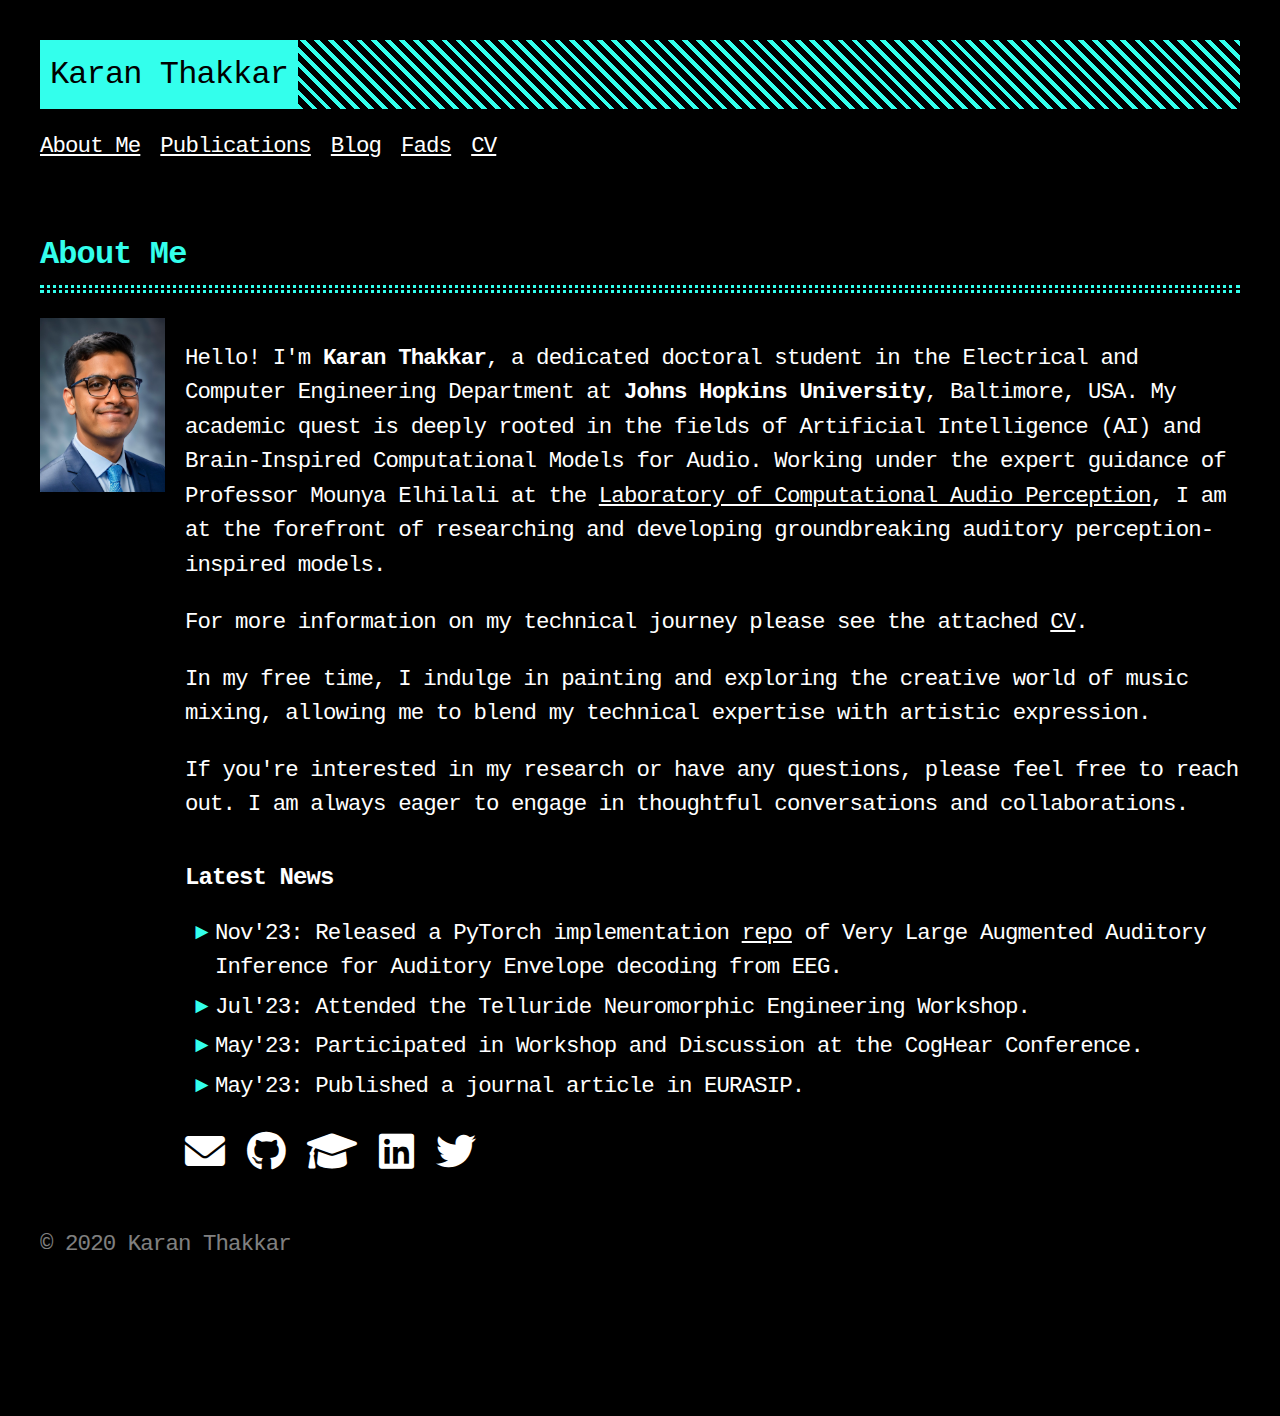
==== commit 03a79ab0: "Update index.html" ====
--- a/index.html
+++ b/index.html
@@ -97,7 +97,7 @@
                         <ul>
                             <li> Nov'23: Released a PyTorch implementation <a href="https://github.com/carankt/vlaai-pytorch ">repo</a> of Very Large Augmented Auditory Inference for Auditory Envelope decoding from EEG. </li>
                             <li> Jul'23: Attended the Telluride Neuromorphic Engineering Workshop. </li>
-                            <li> May'23: Participated in Workshop and Discussion ar the CogHear Conference. </li>
+                            <li> May'23: Participated in Workshop and Discussion at the CogHear Conference. </li>
                             <li> May'23: Published a journal article in EURASIP. </li>
 
                             <!-- Add more news items here -->
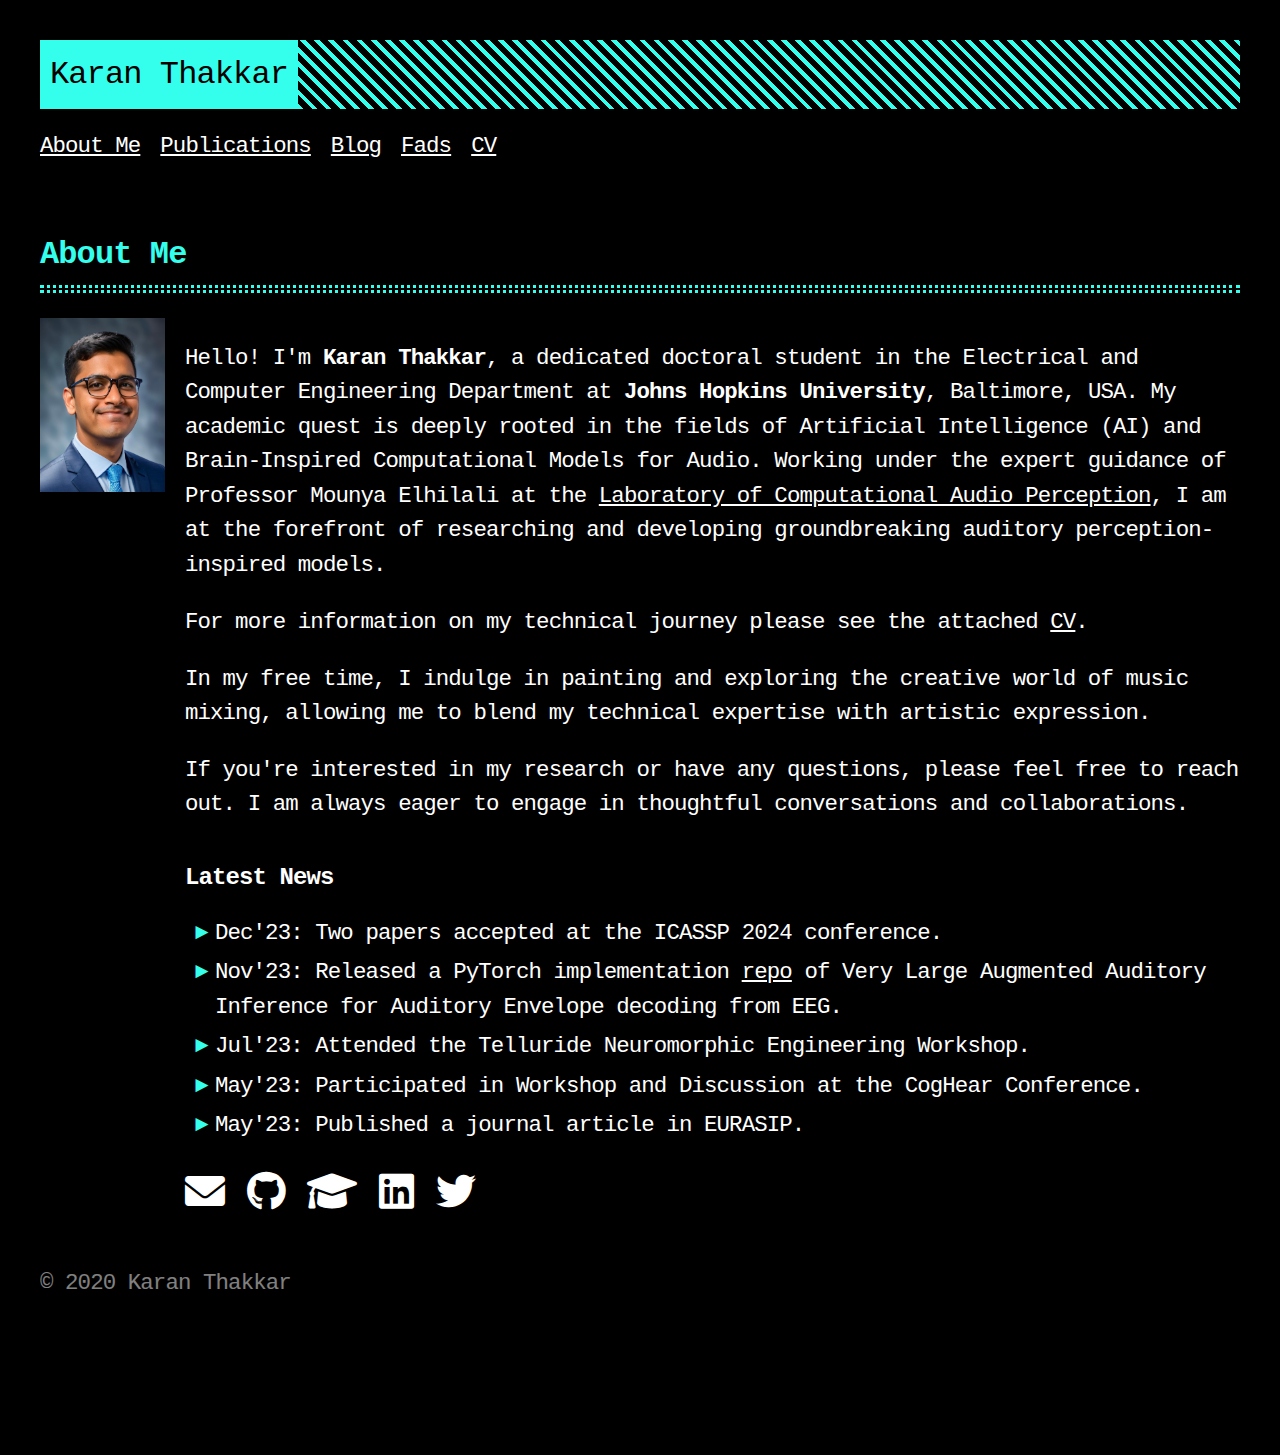
==== commit 43a9fef5: "add news" ====
--- a/index.html
+++ b/index.html
@@ -95,6 +95,7 @@
                     <div class="news-section">
                         <h2>Latest News</h2>
                         <ul>
+                            <li> Dec'23: Two papers accepted at the ICASSP 2024 conference. </li>
                             <li> Nov'23: Released a PyTorch implementation <a href="https://github.com/carankt/vlaai-pytorch ">repo</a> of Very Large Augmented Auditory Inference for Auditory Envelope decoding from EEG. </li>
                             <li> Jul'23: Attended the Telluride Neuromorphic Engineering Workshop. </li>
                             <li> May'23: Participated in Workshop and Discussion at the CogHear Conference. </li>
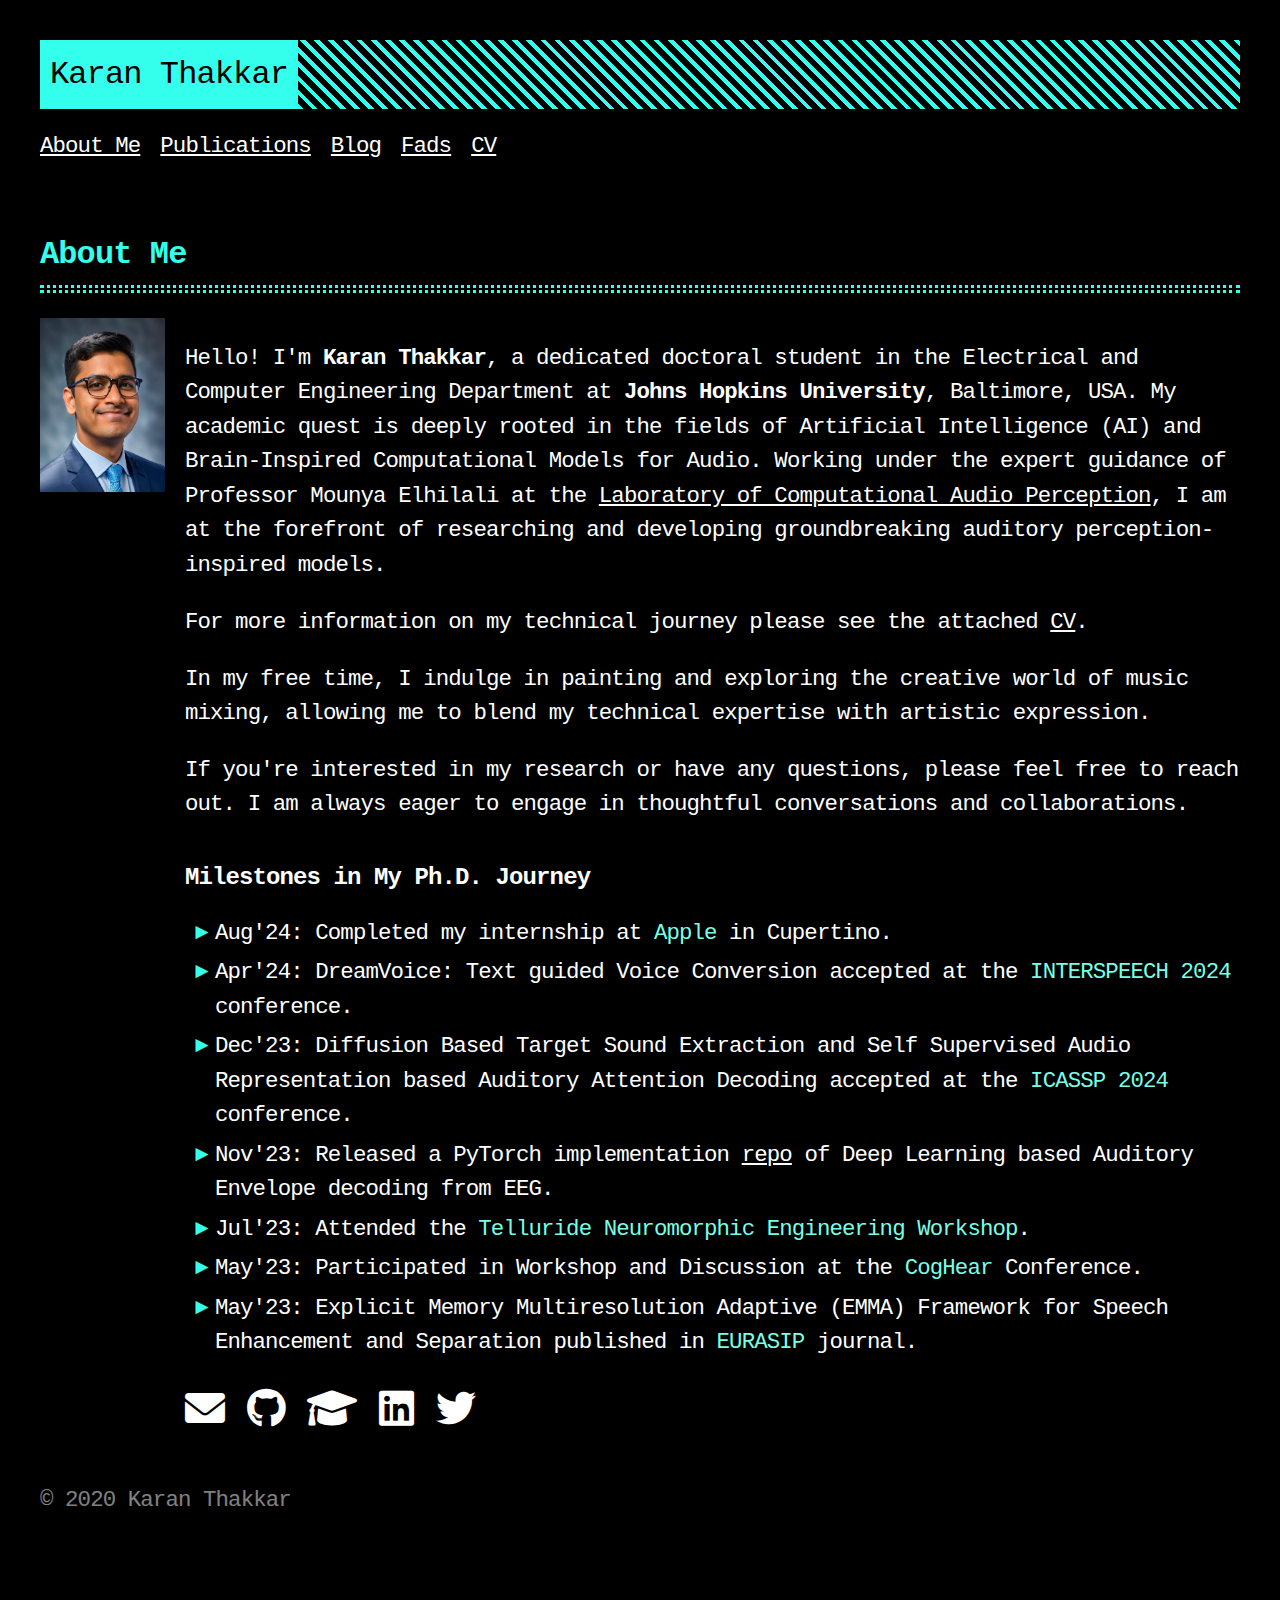
==== commit 37963552: "update summer 24" ====
--- a/index.html
+++ b/index.html
@@ -93,13 +93,15 @@
                         I am always eager to engage in thoughtful conversations and collaborations.</p>    
             
                     <div class="news-section">
-                        <h2>Latest News</h2>
+                        <h2>Milestones in My Ph.D. Journey</h2>
                         <ul>
-                            <li> Dec'23: Two papers accepted at the ICASSP 2024 conference. </li>
-                            <li> Nov'23: Released a PyTorch implementation <a href="https://github.com/carankt/vlaai-pytorch ">repo</a> of Very Large Augmented Auditory Inference for Auditory Envelope decoding from EEG. </li>
-                            <li> Jul'23: Attended the Telluride Neuromorphic Engineering Workshop. </li>
-                            <li> May'23: Participated in Workshop and Discussion at the CogHear Conference. </li>
-                            <li> May'23: Published a journal article in EURASIP. </li>
+                            <li> Aug'24: Completed my internship at <span style="color: #76FFE5;">Apple</span> in Cupertino. </li>
+                            <li> Apr'24: DreamVoice: Text guided Voice Conversion accepted at the <span style="color: #76FFE5;">INTERSPEECH 2024</span> conference. </li>
+                            <li> Dec'23: Diffusion Based Target Sound Extraction and Self Supervised Audio Representation based Auditory Attention Decoding accepted at the <span style="color: #76FFE5;">ICASSP 2024</span> conference. </li>
+                            <li> Nov'23: Released a PyTorch implementation <a href="https://github.com/carankt/vlaai-pytorch ">repo</a> of Deep Learning based Auditory Envelope decoding from EEG. </li>
+                            <li> Jul'23: Attended the <span style="color: #76FFE5;">Telluride Neuromorphic Engineering Workshop</span>. </li>
+                            <li> May'23: Participated in Workshop and Discussion at the <span style="color: #76FFE5;">CogHear</span> Conference. </li>
+                            <li> May'23: Explicit Memory Multiresolution Adaptive (EMMA) Framework for Speech Enhancement and Separation published in <span style="color: #76FFE5;">EURASIP</span> journal. </li>
 
                             <!-- Add more news items here -->
                         </ul>
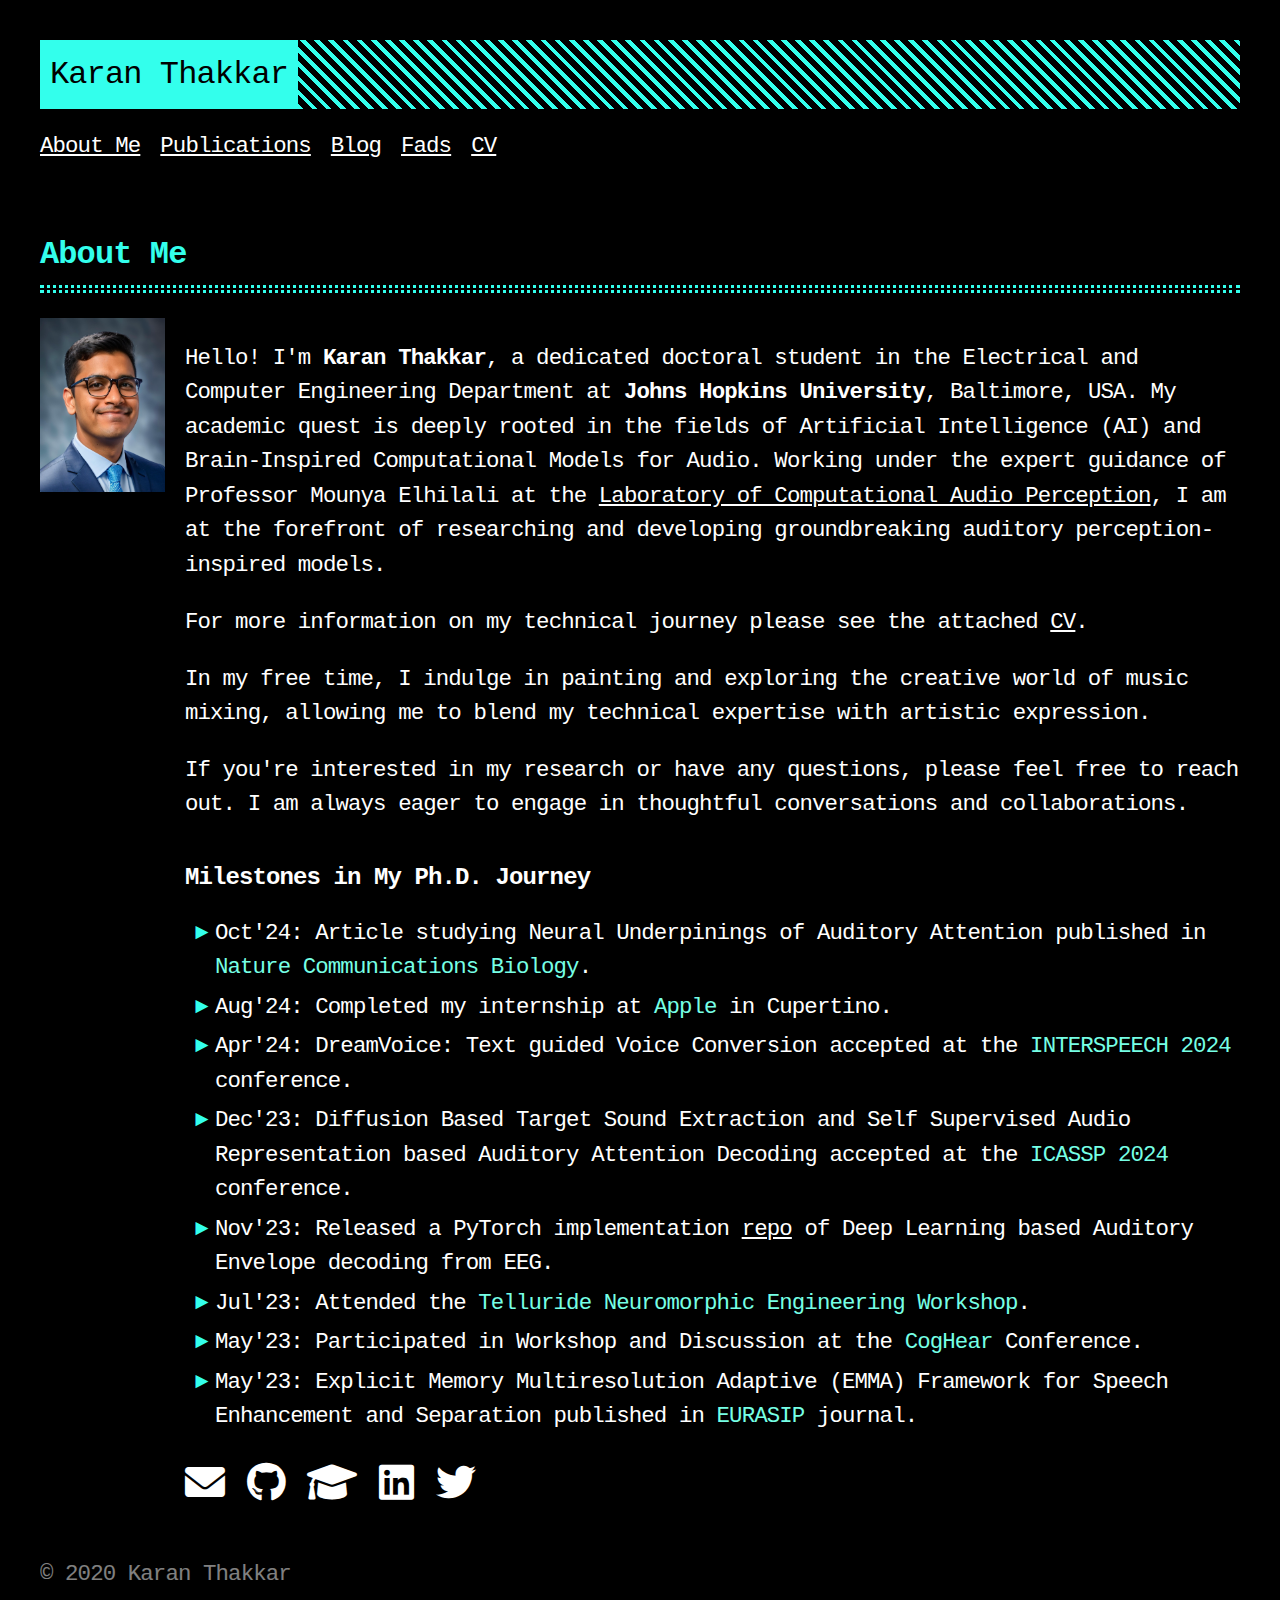
==== commit 05d4dbb2: "up" ====
--- a/index.html
+++ b/index.html
@@ -95,7 +95,8 @@
                     <div class="news-section">
                         <h2>Milestones in My Ph.D. Journey</h2>
                         <ul>
-                            <li> Aug'24: Completed my internship at <span style="color: #76FFE5;">Apple</span> in Cupertino. </li>
+                            <li> Oct'24: Article studying Neural Underpinings of Auditory Attention published in <span style="color: #76FFE5;">Nature Communications Biology</span>. </li>
+                            <li> Aug'24: Completed my internship at <span style="color: #76FFE5;">Apple </span> in Cupertino. </li>
                             <li> Apr'24: DreamVoice: Text guided Voice Conversion accepted at the <span style="color: #76FFE5;">INTERSPEECH 2024</span> conference. </li>
                             <li> Dec'23: Diffusion Based Target Sound Extraction and Self Supervised Audio Representation based Auditory Attention Decoding accepted at the <span style="color: #76FFE5;">ICASSP 2024</span> conference. </li>
                             <li> Nov'23: Released a PyTorch implementation <a href="https://github.com/carankt/vlaai-pytorch ">repo</a> of Deep Learning based Auditory Envelope decoding from EEG. </li>
